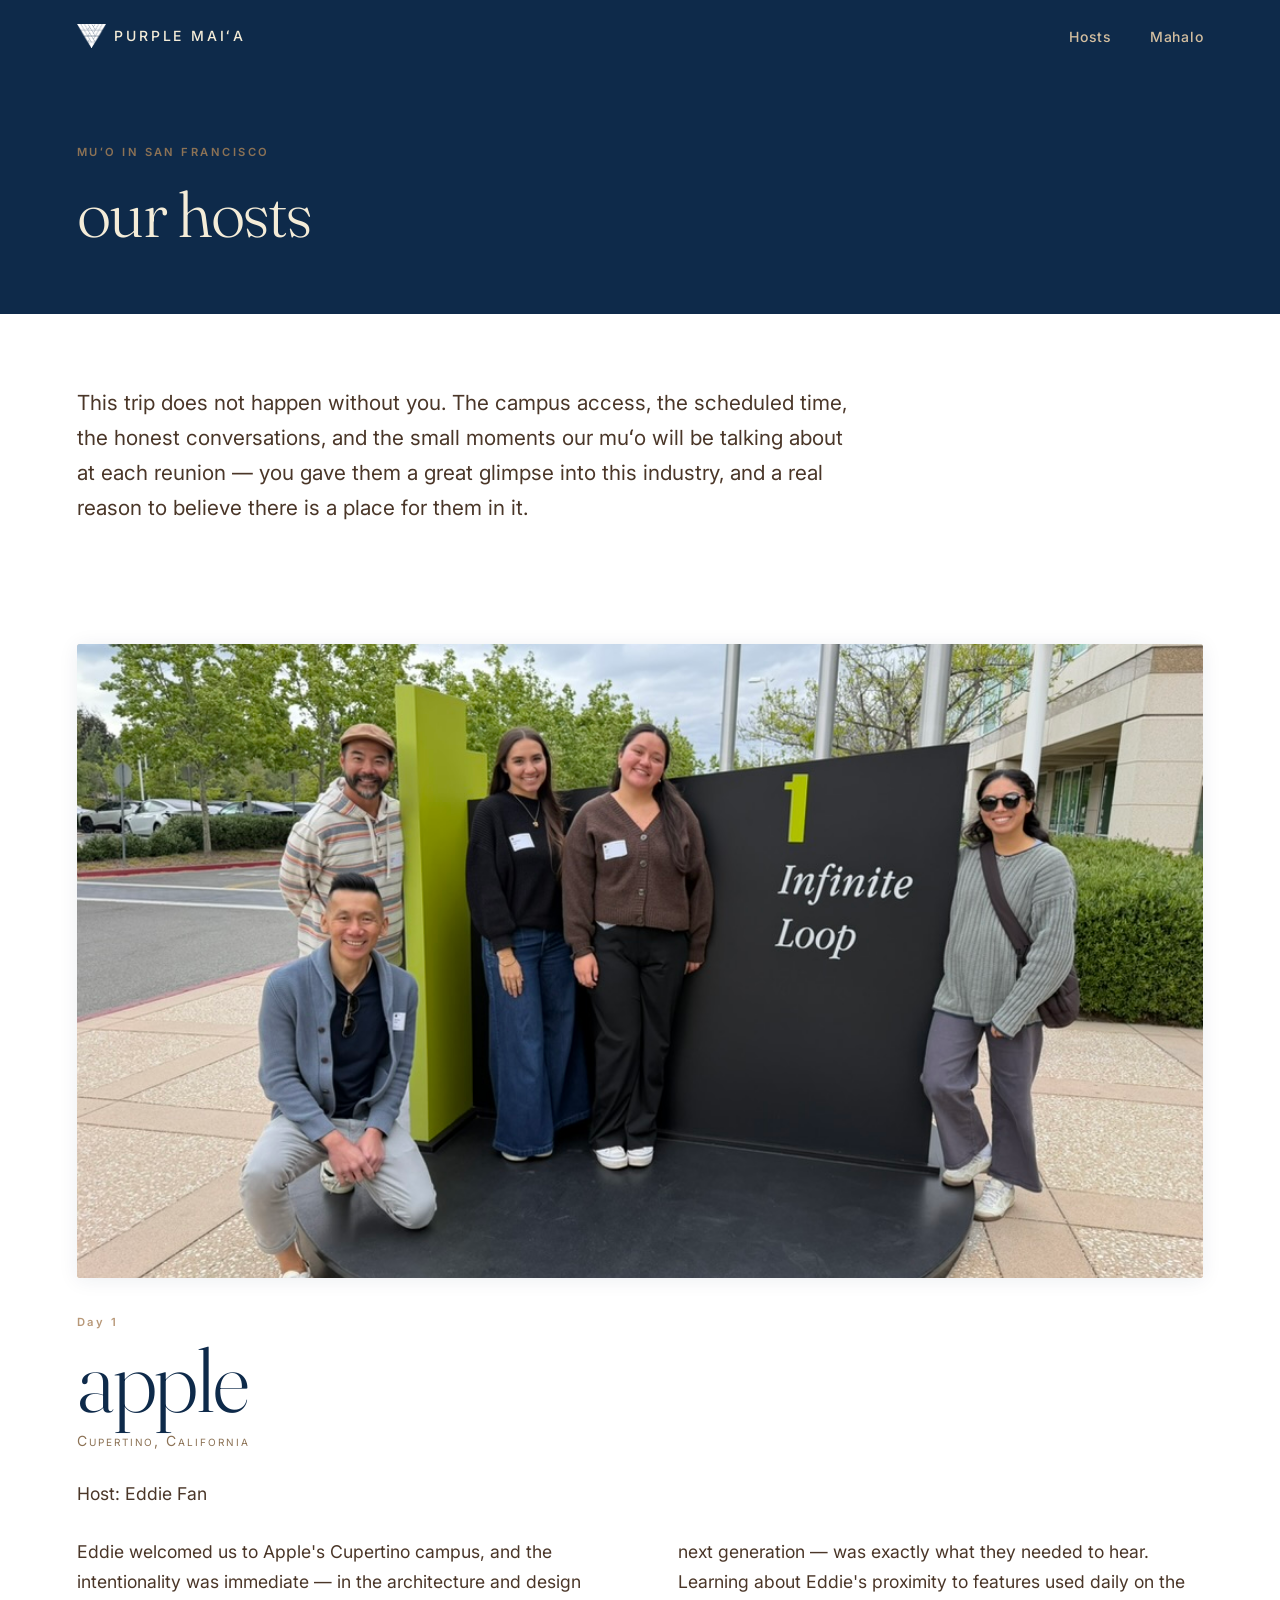
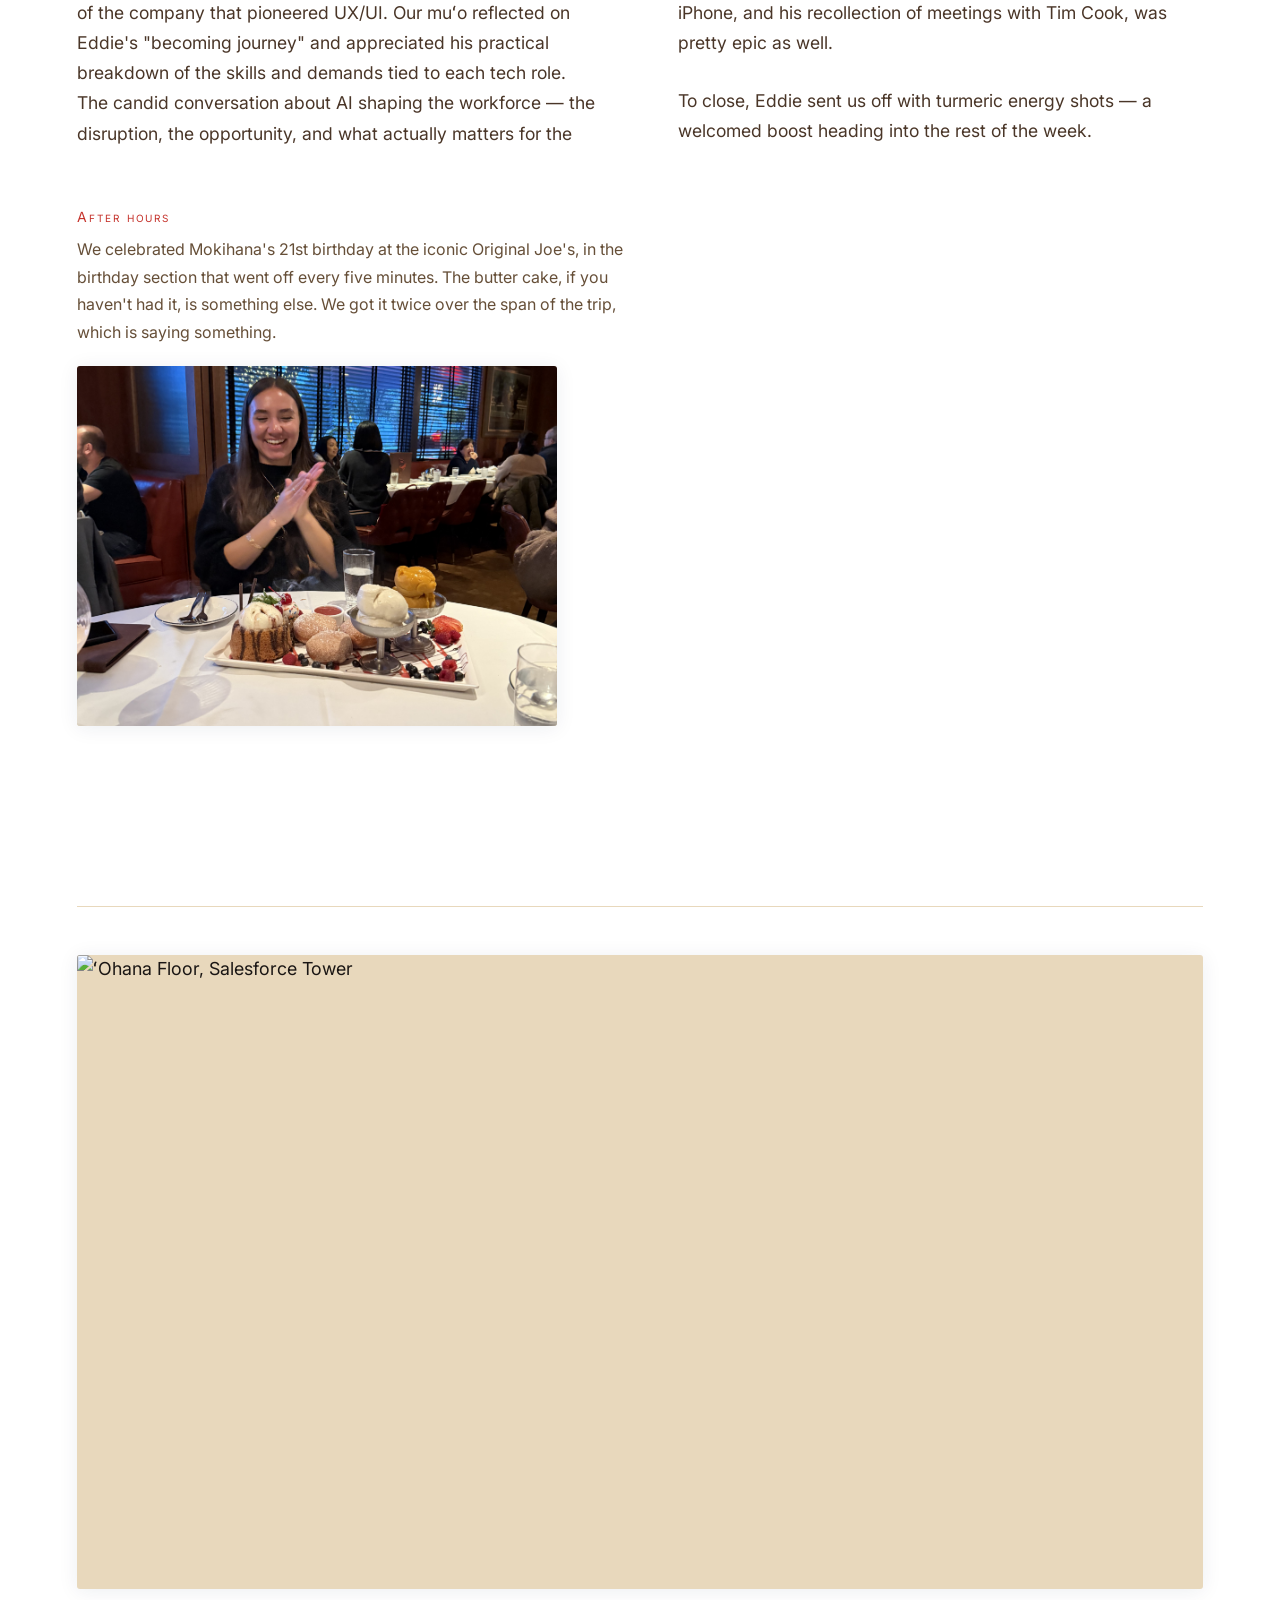
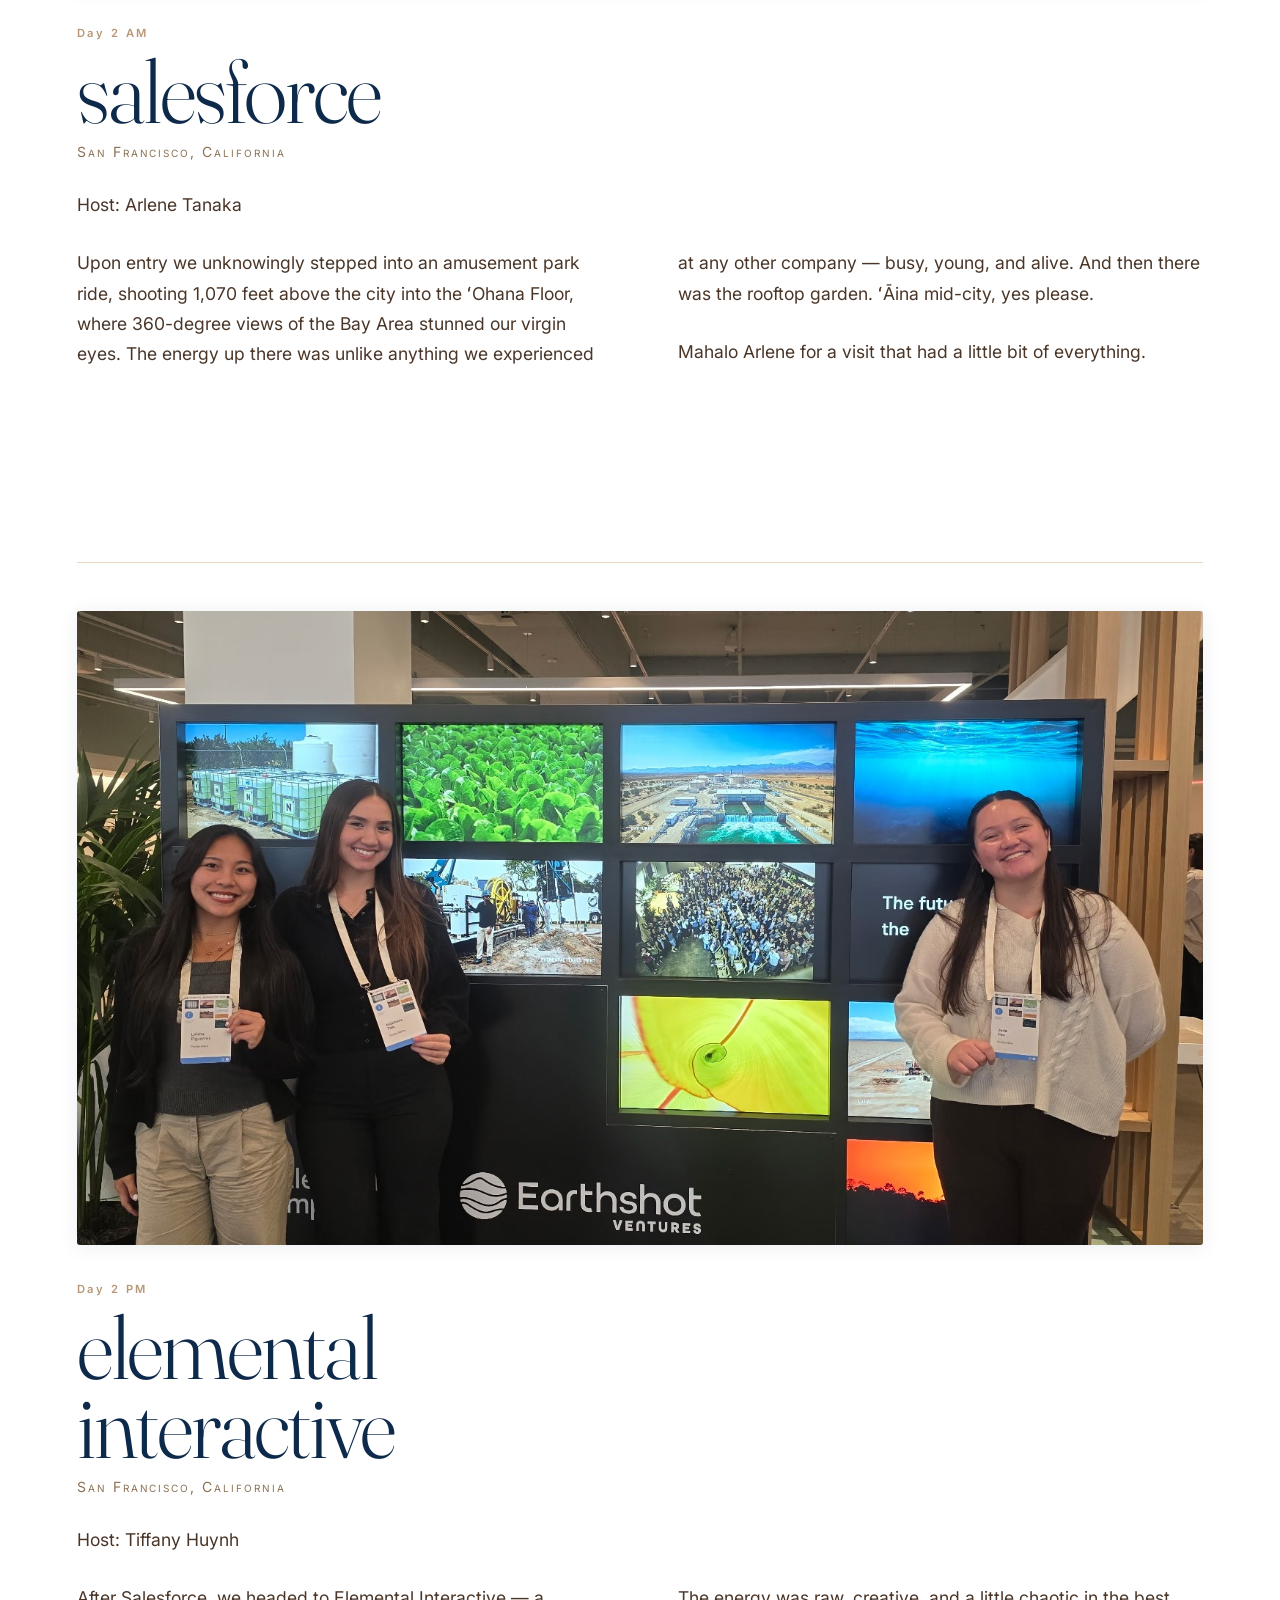
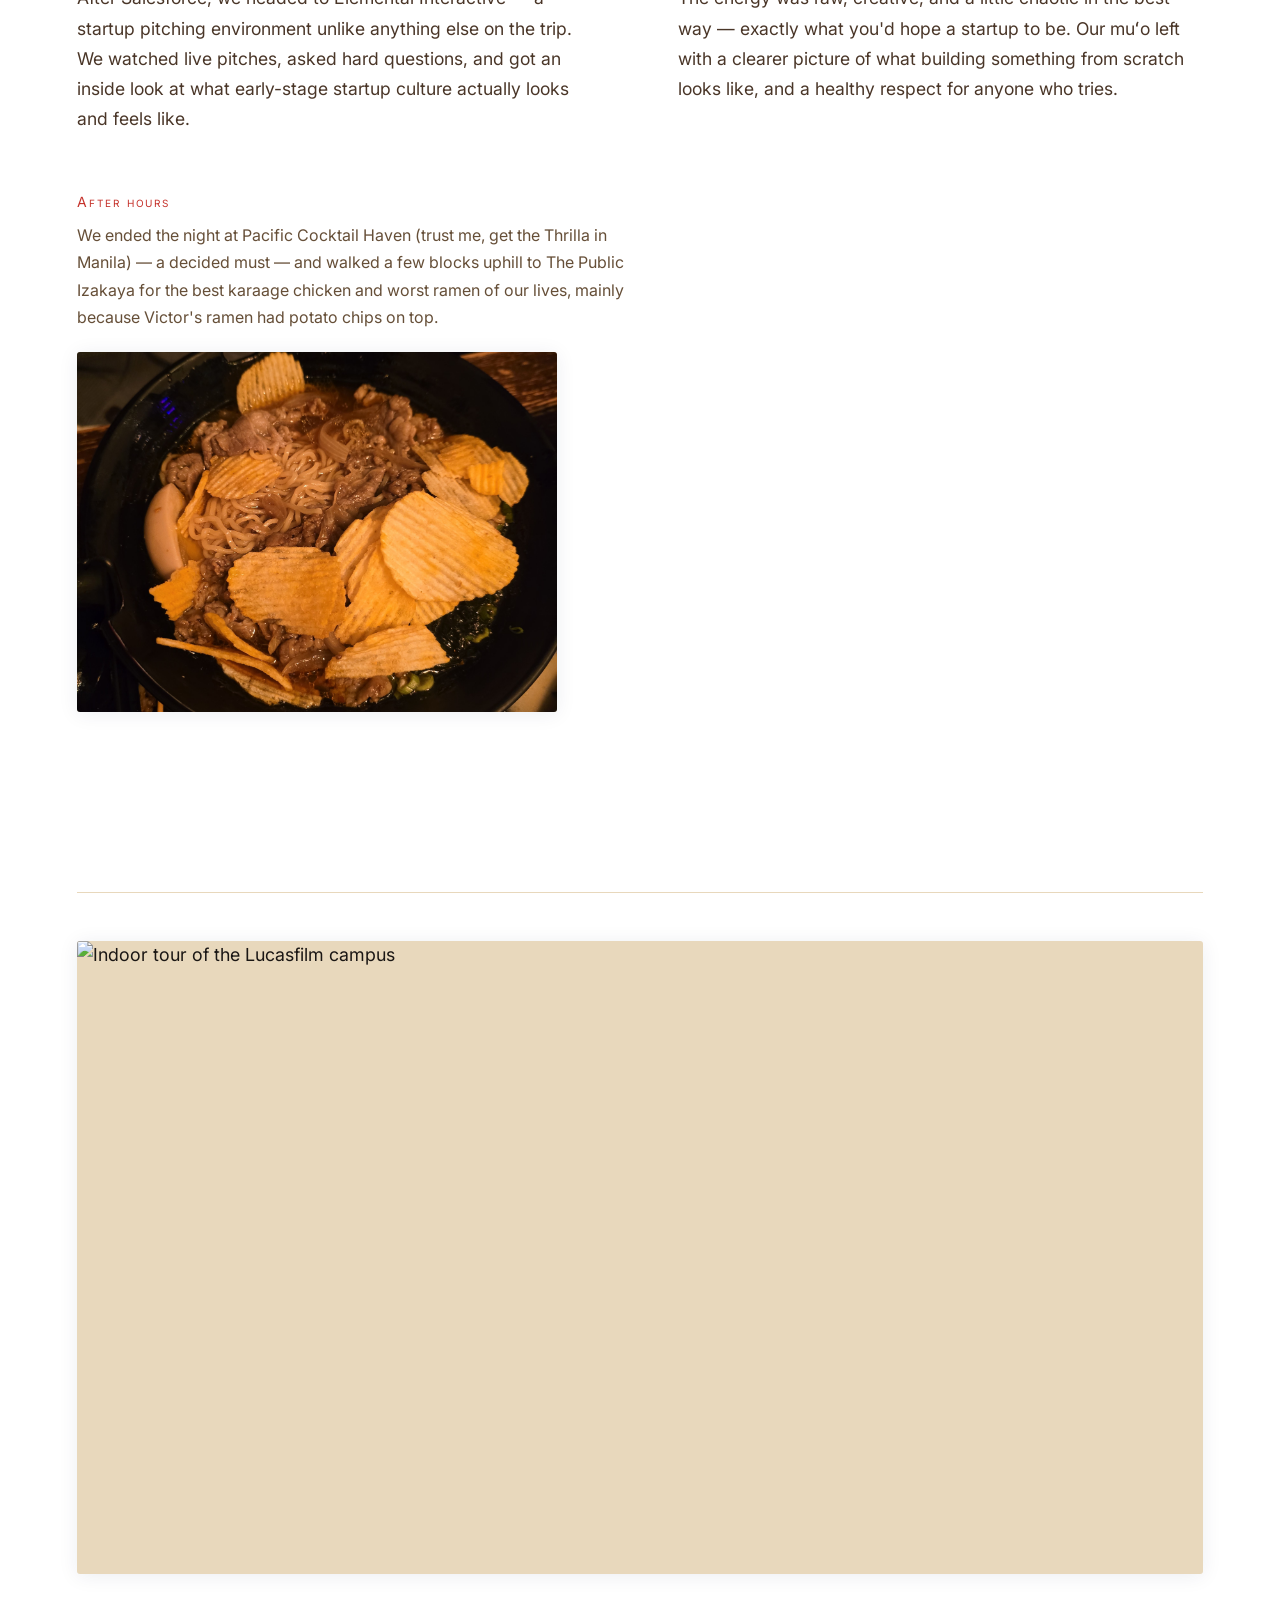
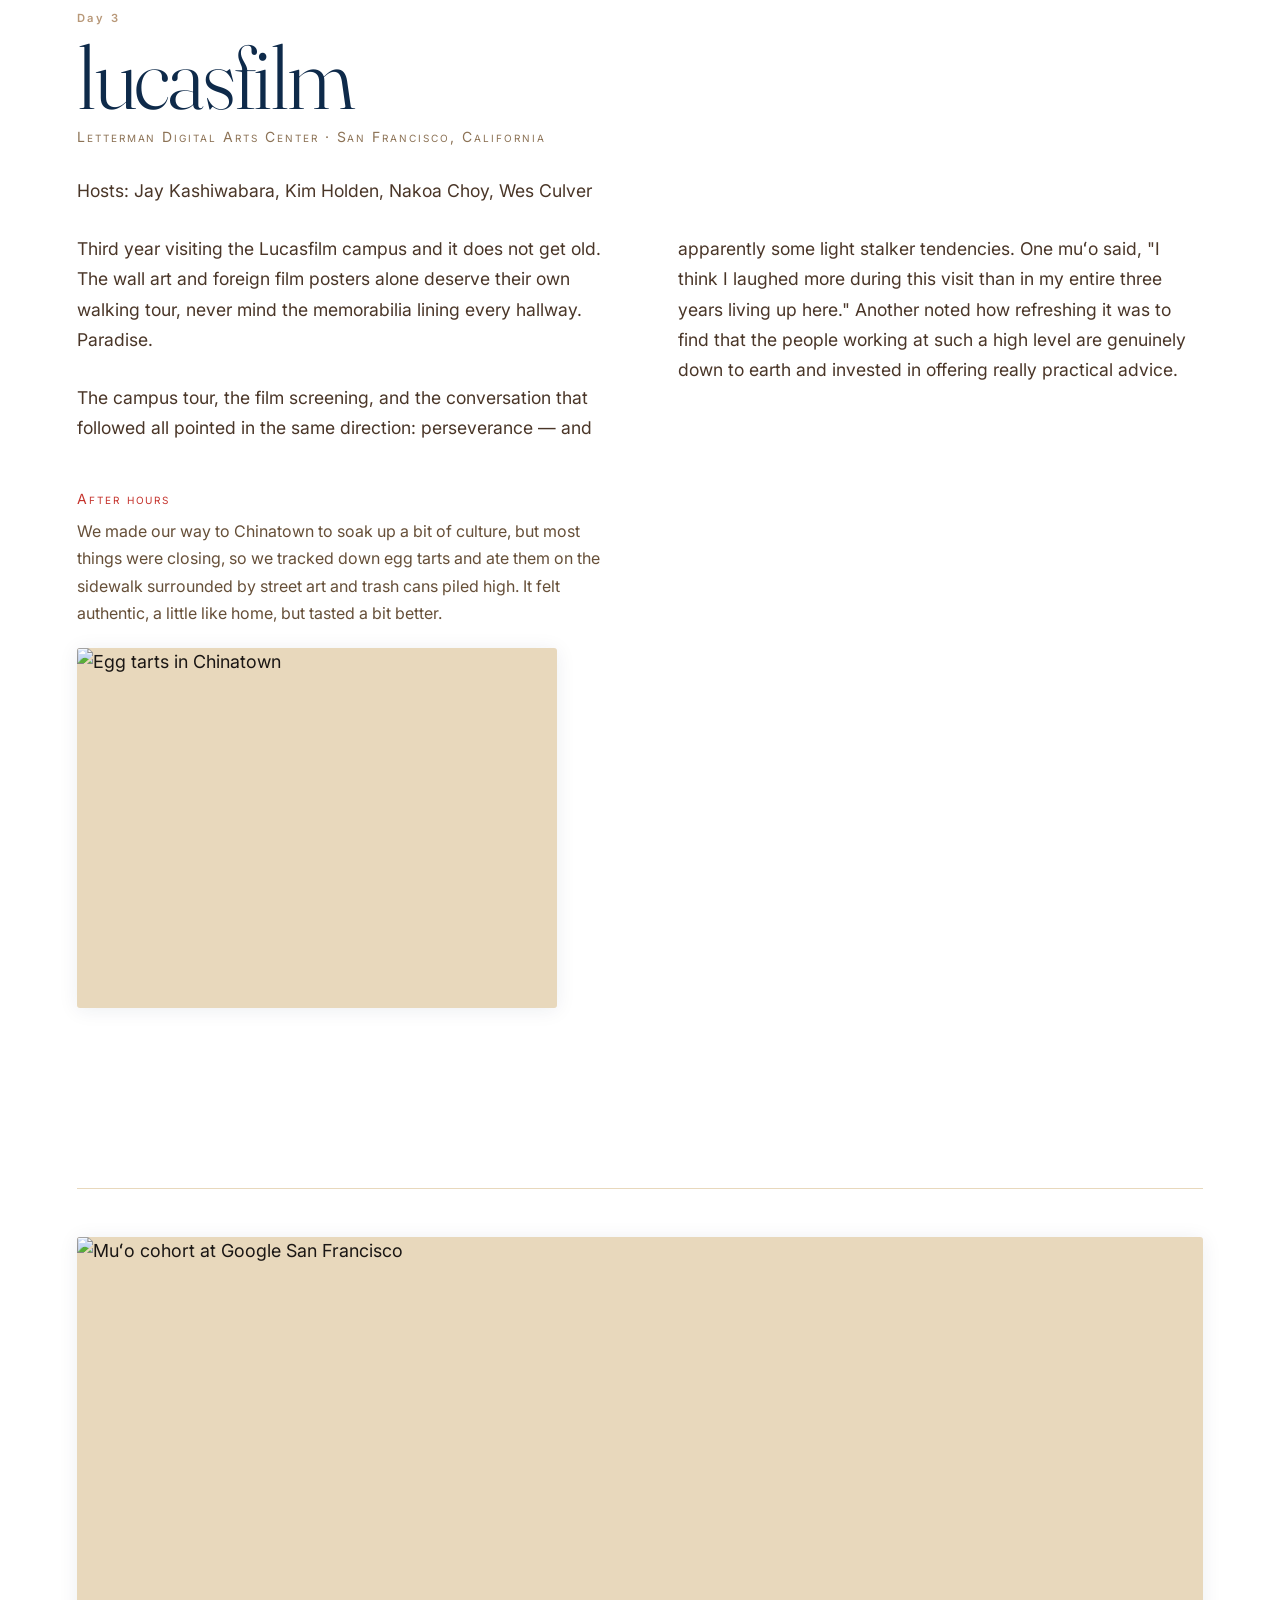
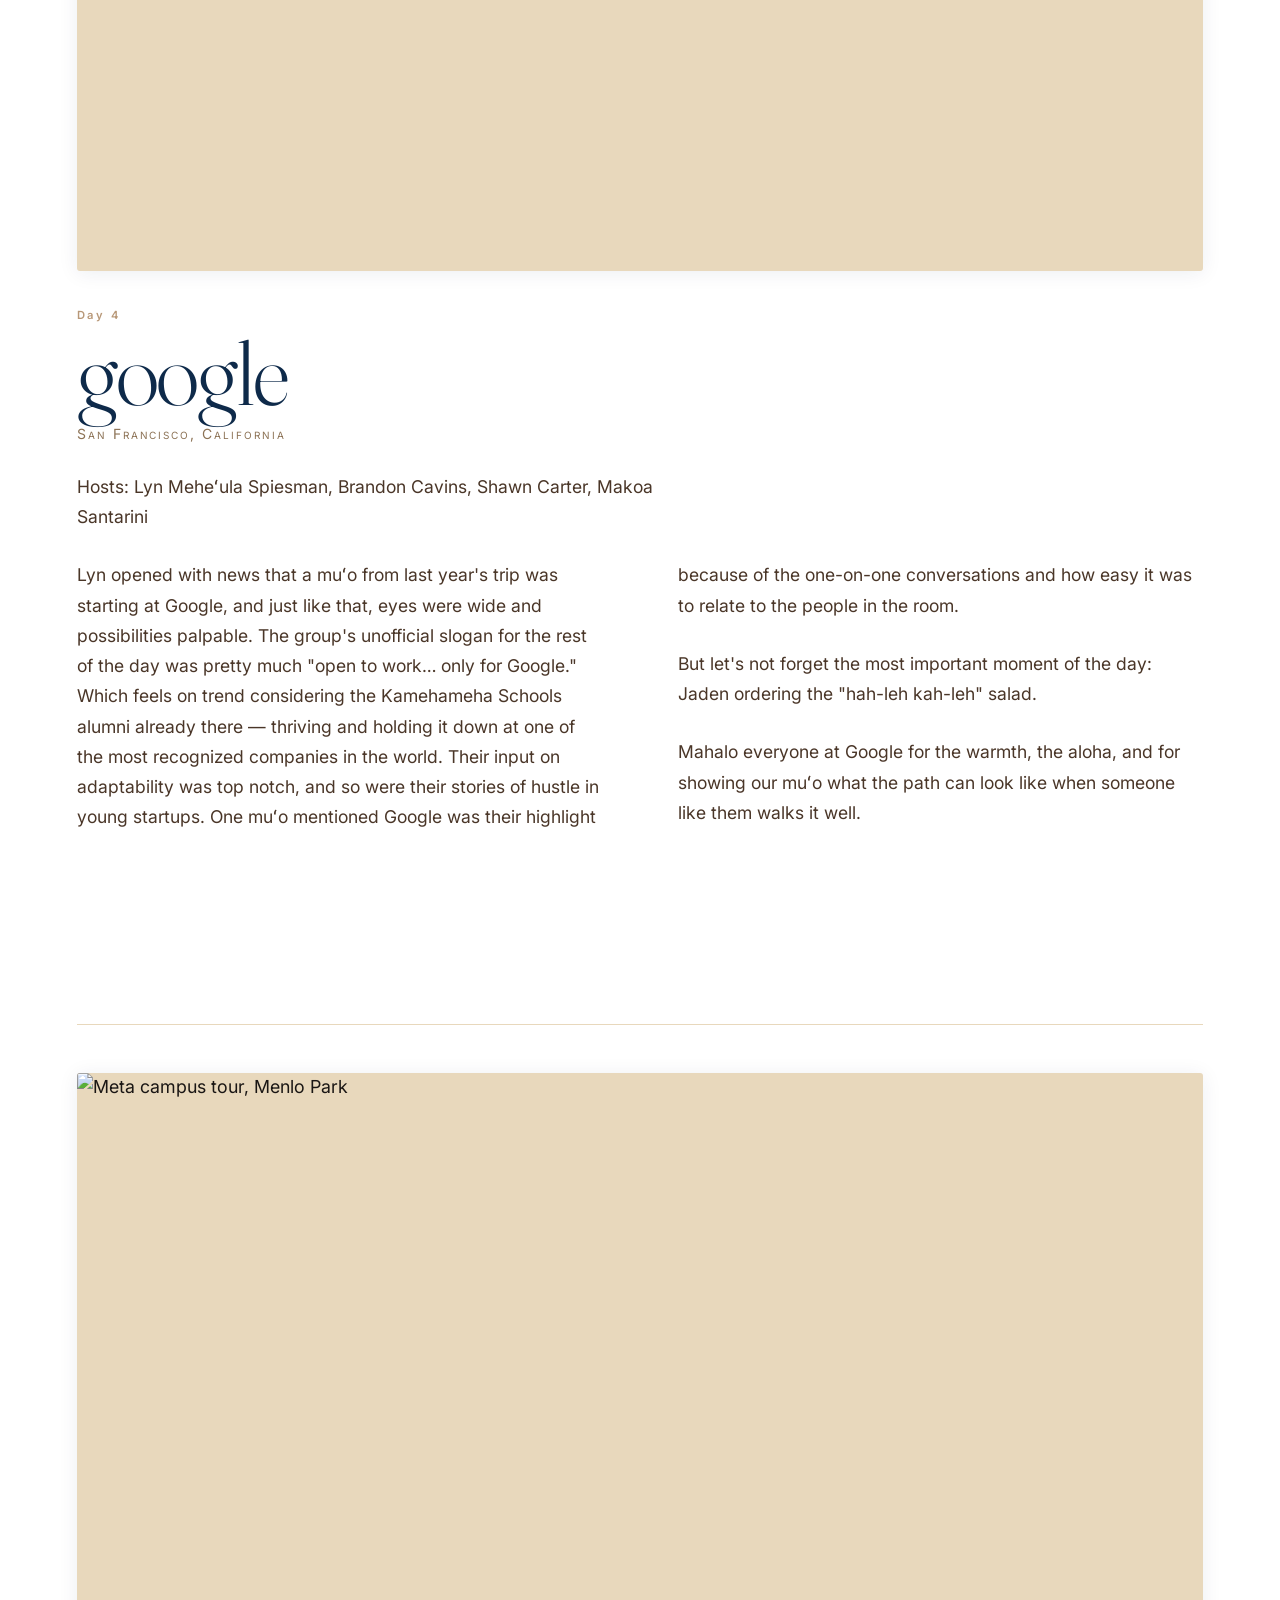
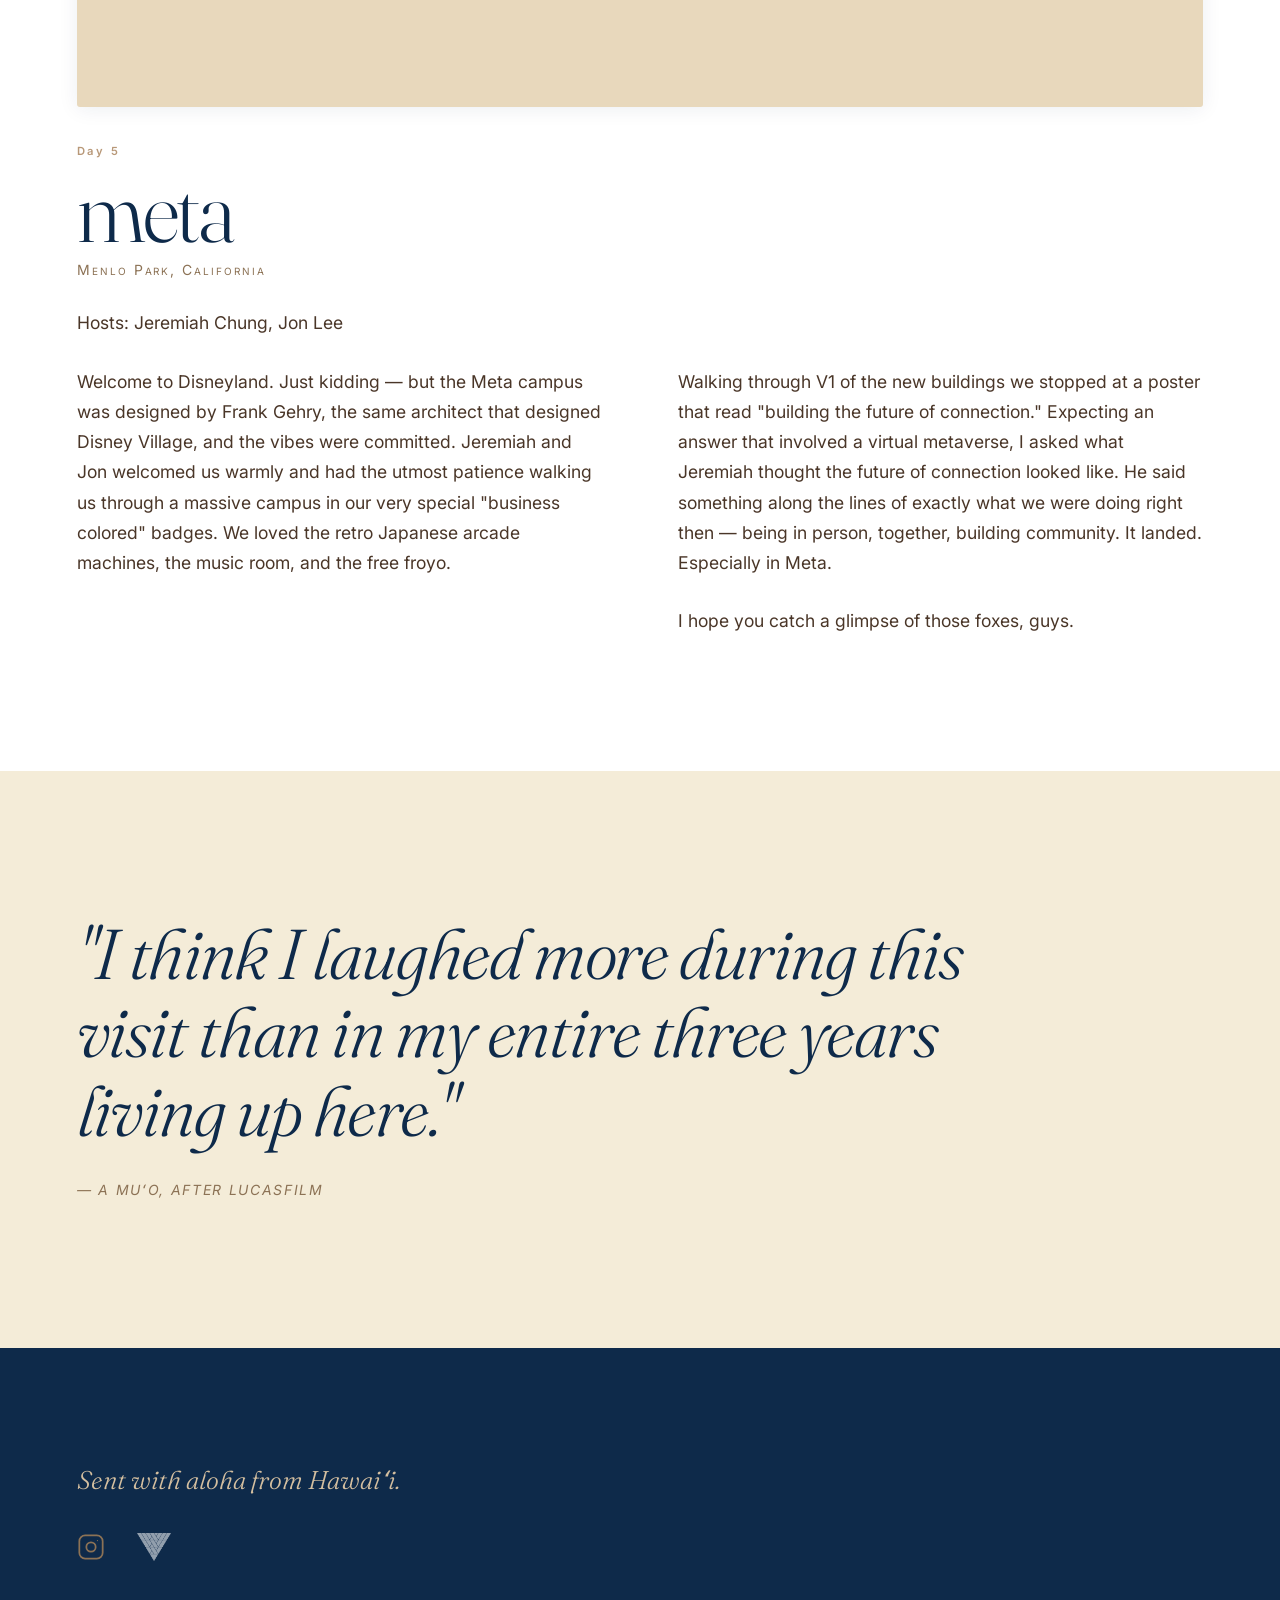
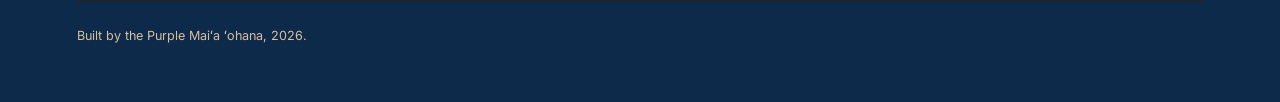
==== hosts.html @ 0d70759c "Initial commit — Muʻo in San Francisco thank-you site Three-page site (index, hosts, mahalo) built f" ====
<!DOCTYPE html>
<html lang="en">
<head>
  <meta charset="UTF-8">
  <meta name="viewport" content="width=device-width, initial-scale=1.0">
  <title>Our Hosts — Muʻo in San Francisco — Purple Maiʻa</title>
  <meta name="description" content="The six companies who opened their doors to Purple Maiʻa's muʻo cohort in San Francisco.">
  <link rel="preconnect" href="https://fonts.googleapis.com">
  <link rel="preconnect" href="https://fonts.gstatic.com" crossorigin>
  <link href="https://fonts.googleapis.com/css2?family=Fraunces:ital,opsz,wght@0,9..144,300;0,9..144,400;0,9..144,600;1,9..144,300;1,9..144,400&family=Inter:wght@300;400;500;600&display=swap" rel="stylesheet">
  <link rel="stylesheet" href="css/styles.css">
</head>
<body class="page-hosts">

  <!-- ============ NAV ============ -->
  <header class="site-nav" id="site-nav" role="banner">
    <a href="index.html" class="nav-wordmark">
      <img src="assets/images/logo.png" class="nav-logo-img" alt="Purple Maiʻa logo">
      Purple Maiʻa
    </a>
    <nav aria-label="Main navigation">
      <ul class="nav-list">
        <li><a href="hosts.html" aria-current="page">Hosts</a></li>
        <li><a href="mahalo.html">Mahalo</a></li>
      </ul>
    </nav>
  </header>

  <main>

    <!-- ============ PAGE HERO ============ -->
    <section class="page-hero" aria-label="Page heading">
      <div class="page-hero-inner">
        <span class="eyebrow">Muʻo in San Francisco</span>
        <h1 class="display-stack">our hosts</h1>
      </div>
    </section>

    <!-- ============ INTRO ============ -->
    <div class="page-intro">
      <!-- <p class="reveal">Six companies. Six rooms. Every one of you made space for our muʻo, and we will not forget it.</p> -->
       <p class="host-desc">This trip does not happen without you. The campus access, the scheduled time, the honest conversations, and the small moments our muʻo will be talking about at each reunion — you gave them a great glimpse into this industry, and a real reason to believe there is a place for them in it.</p>
    </div>
    

    <!-- ============ HOST CARDS ============ -->
    <div class="hosts-list">

      <!-- 01 — Apple -->
      <article class="host-card reveal" id="host-apple">
        <div class="host-card-content">
          <span class="host-number">Day 1</span>
          <h2 class="host-name">Apple</h2>
          <p class="host-location">Cupertino, California</p>
          <p class="host-desc">Host: Eddie Fan</p>
          <p class="host-desc">Eddie welcomed us to Apple's Cupertino campus, and the intentionality was immediate — in the architecture and design of the company that pioneered UX/UI. Our muʻo reflected on Eddie's "becoming journey" and appreciated his practical breakdown of the skills and demands tied to each tech role. The candid conversation about AI shaping the workforce — the disruption, the opportunity, and what actually matters for the next generation — was exactly what they needed to hear. Learning about Eddie's proximity to features used daily on the iPhone, and his recollection of meetings with Tim Cook, was pretty epic as well.</p>
          <p class="host-desc">To close, Eddie sent us off with turmeric energy shots — a welcomed boost heading into the rest of the week.</p>
          <div class="host-after-hours">
            <span class="host-after-label">After hours</span>
            <p>We celebrated Mokihana's 21st birthday at the iconic Original Joe's, in the birthday section that went off every five minutes. The butter cake, if you haven't had it, is something else. We got it twice over the span of the trip, which is saying something.</p>
            <div class="host-card-image" style="margin-top:1.25rem;">
              <picture><img src="assets/images/misc-moki-birthday.jpg" alt="Mokihana's 21st birthday at Original Joe's" loading="lazy"></picture>
            </div>
          </div>
        </div>
        <div class="host-card-image">
          <picture>
            <img src="assets/images/apple-loop.jpg" alt="Apple Infinite Loop campus" loading="lazy">
          </picture>
        </div>
      </article>

      <!-- 02 — Salesforce -->
      <article class="host-card reveal" id="host-salesforce">
        <div class="host-card-content">
          <span class="host-number">Day 2 AM</span>
          <h2 class="host-name">Salesforce</h2>
          <p class="host-location">San Francisco, California</p>
          <p class="host-desc">Host: Arlene Tanaka</p>
          <p class="host-desc">Upon entry we unknowingly stepped into an amusement park ride, shooting 1,070 feet above the city into the ʻOhana Floor, where 360-degree views of the Bay Area stunned our virgin eyes. The energy up there was unlike anything we experienced at any other company — busy, young, and alive. And then there was the rooftop garden. ʻĀina mid-city, yes please.</p>
          <p class="host-desc">Mahalo Arlene for a visit that had a little bit of everything.</p>
        </div>
        <div class="host-card-image">
          <picture>
            <img src="assets/images/salesforce-group-ohana-floor.jpg" alt="ʻOhana Floor, Salesforce Tower" loading="lazy">
          </picture>
        </div>
      </article>

      <!-- 03 — Elemental Interactive -->
      <article class="host-card reveal" id="host-elemental">
        <div class="host-card-content">
          <span class="host-number">Day 2 PM</span>
          <h2 class="host-name">Elemental<br>Interactive</h2>
          <p class="host-location">San Francisco, California</p>
          <p class="host-desc">Host: Tiffany Huynh</p>
          <p class="host-desc">After Salesforce, we headed to Elemental Interactive — a startup pitching environment unlike anything else on the trip. We watched live pitches, asked hard questions, and got an inside look at what early-stage startup culture actually looks and feels like.</p>
          <p class="host-desc">The energy was raw, creative, and a little chaotic in the best way — exactly what you'd hope a startup to be. Our muʻo left with a clearer picture of what building something from scratch looks like, and a healthy respect for anyone who tries.</p>
          <div class="host-after-hours">
            <span class="host-after-label">After hours</span>
            <p>We ended the night at Pacific Cocktail Haven (trust me, get the Thrilla in Manila) — a decided must — and walked a few blocks uphill to The Public Izakaya for the best karaage chicken and worst ramen of our lives, mainly because Victor's ramen had potato chips on top.</p>
            <div class="host-card-image" style="margin-top:1.25rem;">
              <picture><img src="assets/images/misc-potato-chips-ramen.jpg" alt="Ramen with potato chips on top" loading="lazy"></picture>
            </div>
          </div>
        </div>
        <div class="host-card-image">
          <picture>
            <img src="assets/images/elemantal-earthshot.jpg" alt="Elemental Interactive earthshot" loading="lazy">
          </picture>
        </div>
      </article>

      <!-- 04 — Lucasfilm -->
      <article class="host-card reveal" id="host-lucasfilm">
        <div class="host-card-content">
          <span class="host-number">Day 3</span>
          <h2 class="host-name">Lucasfilm</h2>
          <p class="host-location">Letterman Digital Arts Center · San Francisco, California</p>
          <p class="host-desc">Hosts: Jay Kashiwabara, Kim Holden, Nakoa Choy, Wes Culver</p>
          <p class="host-desc">Third year visiting the Lucasfilm campus and it does not get old. The wall art and foreign film posters alone deserve their own walking tour, never mind the memorabilia lining every hallway. Paradise.</p>
          <p class="host-desc">The campus tour, the film screening, and the conversation that followed all pointed in the same direction: perseverance — and apparently some light stalker tendencies. One muʻo said, "I think I laughed more during this visit than in my entire three years living up here." Another noted how refreshing it was to find that the people working at such a high level are genuinely down to earth and invested in offering really practical advice.</p>
          <div class="host-after-hours">
            <span class="host-after-label">After hours</span>
            <p>We made our way to Chinatown to soak up a bit of culture, but most things were closing, so we tracked down egg tarts and ate them on the sidewalk surrounded by street art and trash cans piled high. It felt authentic, a little like home, but tasted a bit better. </p>
            <!-- <p>Post-Chinatown we missioned to the Sunset for French cuisine at Galette — the favorite meal of the trip. Highly recommend the roasted chicken with mushroom sauce, the brie burger, and the beef tartare.</p> -->
            <div class="host-card-image" style="margin-top:1.25rem;">
              <picture><img src="assets/images/misc-chinatown-eggtarts.jpg" alt="Egg tarts in Chinatown" loading="lazy"></picture>
            </div>
          </div>
        </div>
        <div class="host-card-image">
          <picture>
            <img src="assets/images/lucas-bobafett.jpg" alt="Indoor tour of the Lucasfilm campus" loading="lazy">
          </picture>
        </div>
      </article>

      <!-- 05 — Google -->
      <article class="host-card reveal" id="host-google">
        <div class="host-card-content">
          <span class="host-number">Day 4</span>
          <h2 class="host-name">Google</h2>
          <p class="host-location">San Francisco, California</p>
          <p class="host-desc">Hosts: Lyn Meheʻula Spiesman, Brandon Cavins, Shawn Carter, Makoa Santarini</p>
          <p class="host-desc">Lyn opened with news that a muʻo from last year's trip was starting at Google, and just like that, eyes were wide and possibilities palpable. The group's unofficial slogan for the rest of the day was pretty much "open to work… only for Google." Which feels on trend considering the Kamehameha Schools alumni already there — thriving and holding it down at one of the most recognized companies in the world. Their input on adaptability was top notch, and so were their stories of hustle in young startups. One muʻo mentioned Google was their highlight because of the one-on-one conversations and how easy it was to relate to the people in the room.</p>
          <p class="host-desc">But let's not forget the most important moment of the day: Jaden ordering the "hah-leh kah-leh" salad.</p>
          <p class="host-desc">Mahalo everyone at Google for the warmth, the aloha, and for showing our muʻo what the path can look like when someone like them walks it well.</p>
          <!-- <div class="host-after-hours">
            <span class="host-after-label">After hours</span>
            <p>The muʻo ʻohana kept the energy going long into the evening — if you know, you know.</p>
          </div> -->
        </div>
        <div class="host-card-image">
          <picture>
            <img src="assets/images/google-group.jpg" alt="Muʻo cohort at Google San Francisco" loading="lazy">
          </picture>
        </div>
      </article>

      <!-- 06 — Meta -->
      <article class="host-card reveal" id="host-meta">
        <div class="host-card-content">
          <span class="host-number">Day 5</span>
          <h2 class="host-name">Meta</h2>
          <p class="host-location">Menlo Park, California</p>
          <p class="host-desc">Hosts: Jeremiah Chung, Jon Lee</p>
          <p class="host-desc">Welcome to Disneyland. Just kidding — but the Meta campus was designed by Frank Gehry, the same architect that designed Disney Village, and the vibes were committed. Jeremiah and Jon welcomed us warmly and had the utmost patience walking us through a massive campus in our very special "business colored" badges. We loved the retro Japanese arcade machines, the music room, and the free froyo.</p>
          <p class="host-desc">Walking through V1 of the new buildings we stopped at a poster that read "building the future of connection." Expecting an answer that involved a virtual metaverse, I asked what Jeremiah thought the future of connection looked like. He said something along the lines of exactly what we were doing right then — being in person, together, building community. It landed. Especially in Meta.</p>
          <p class="host-desc">I hope you catch a glimpse of those foxes, guys.</p>
          <div class="host-after-hours">
            <!-- <span class="host-after-label">After hours</span> -->
            <!-- <p>Last night in the Bay. The muʻo closed out the week the way they started it — together.</p> -->
            <!-- <div class="host-card-image" style="margin-top:1.25rem;">
              <picture><img src="assets/images/meta-foxes.jpg" alt="Foxes on the Meta campus" loading="lazy"></picture>
            </div> -->
          </div>
        </div>
        <div class="host-card-image">
          <picture>
            <img src="assets/images/meta-arcade-room-group.jpg" alt="Meta campus tour, Menlo Park" loading="lazy">
          </picture>
        </div>
      </article>

    </div><!-- /hosts-list -->

    <!-- ============ PULL QUOTE ============ -->
    <section class="pull-quote-section" aria-label="Quote from the trip">
      <div class="pull-quote-inner">
        <blockquote>
          <p class="pull-quote reveal">"I think I laughed more during this visit than in my entire three years living up here."</p>
          <footer>
            <cite class="pull-quote-attr">— a muʻo, after Lucasfilm</cite>
          </footer>
        </blockquote>
      </div>
    </section>

  </main>

  <!-- ============ FOOTER ============ -->
  <footer class="site-footer">
    <div class="footer-inner">
      <p class="footer-aloha">Sent with aloha from Hawaiʻi.</p>
      <div class="footer-links">
        <a href="https://www.instagram.com/purple_maia/?hl=en" target="_blank" rel="noopener" aria-label="Purple Maiʻa on Instagram">
          <svg xmlns="http://www.w3.org/2000/svg" width="18" height="18" viewBox="0 0 24 24" fill="none" stroke="currentColor" stroke-width="1.5" stroke-linecap="round" stroke-linejoin="round" aria-hidden="true"><rect x="2" y="2" width="20" height="20" rx="5" ry="5"/><circle cx="12" cy="12" r="4"/><circle cx="17.5" cy="6.5" r="0.5" fill="currentColor" stroke="none"/></svg>
        </a>
        <a href="https://www.purplemaia.org/" target="_blank" rel="noopener" class="footer-logo-link">
          <img src="assets/images/logo.png" class="footer-logo-img" alt="Purple Maiʻa">
        </a>
      </div>
      <p class="footer-credit">Built by the Purple Maiʻa ʻohana, 2026.</p>
    </div>
  </footer>

  <script src="js/main.js"></script>
</body>
</html>
---- css/styles.css ----
/* ============================================================
   PURPLE MAIʻA — MUʻO IN SAN FRANCISCO  |  styles.css
   ============================================================ */

/* ============ GOOGLE FONTS ============ */
@import url('https://fonts.googleapis.com/css2?family=Fraunces:ital,opsz,wght@0,9..144,300;0,9..144,400;0,9..144,600;1,9..144,300;1,9..144,400&family=Inter:wght@300;400;500;600&display=swap');

/* ============ CUSTOM PROPERTIES ============ */
:root {
  --color-indigo:  #0E2A4A;
  --color-lehua:   #C5322B;
  --color-cream:   #F4ECD8;
  --color-fern:    #2F5D3A;
  --color-lava:    #1A1614;
  --color-sand:    #FFFFFF;

  --n-50:   #FAF7F0;
  --n-100:  #F4ECD8;
  --n-200:  #E8D8BC;
  --n-300:  #D4BFA0;
  --n-400:  #B89878;
  --n-500:  #8C7255;
  --n-600:  #664F38;
  --n-700:  #4A3628;
  --n-800:  #2E2018;
  --n-900:  #1A1614;
  --n-950:  #0D0B09;

  --bg:           var(--color-sand);
  --bg-dark:      var(--color-indigo);
  --text:         var(--color-lava);
  --text-muted:   var(--n-600);
  --text-on-dark: var(--color-cream);
  --accent:       var(--color-lehua);
  --accent-green: var(--color-fern);
  --border:       var(--n-200);

  --font-display: 'Fraunces', Georgia, 'Times New Roman', serif;
  --font-body:    'Inter', system-ui, -apple-system, sans-serif;

  --size-hero:     clamp(4rem, 14vw, 14rem);
  --size-display:  clamp(3.5rem, 10vw, 10rem);
  --size-h2:       clamp(2.5rem, 6vw, 6rem);
  --size-h3:       clamp(1.75rem, 3.5vw, 3rem);
  --size-h4:       clamp(1.25rem, 2vw, 1.75rem);
  --size-body:     clamp(1.05rem, 1.4vw, 1.15rem);
  --size-small:    0.875rem;
  --size-eyebrow:  0.7rem;

  --side-pad:    6vw;
  --max-w:       1440px;
  --section-gap: clamp(10vh, 20vh, 22vh);
  --nav-h:       72px;

  --ease-out: cubic-bezier(0.16, 1, 0.3, 1);
  --t-fast:   200ms;
  --t-mid:    400ms;
  --t-slow:   600ms;
}

/* ============ RESET ============ */
*,
*::before,
*::after { box-sizing: border-box; margin: 0; padding: 0; }

html {
  scroll-behavior: smooth;
  -webkit-text-size-adjust: 100%;
}

body {
  font-family: var(--font-body);
  font-size: var(--size-body);
  line-height: 1.6;
  color: var(--text);
  background: var(--bg);
  overflow-x: clip;
}

img, picture, svg { display: block; max-width: 100%; }
ul, ol { list-style: none; }

/* ============ FOCUS ============ */
:focus-visible {
  outline: 2px solid var(--color-lehua);
  outline-offset: 3px;
  border-radius: 2px;
}

/* ============ NAV ============ */
.site-nav {
  position: fixed;
  top: 0; left: 0; right: 0;
  z-index: 100;
  height: var(--nav-h);
  display: flex;
  align-items: center;
  justify-content: space-between;
  padding: 0 var(--side-pad);
  transition:
    background var(--t-mid) var(--ease-out),
    height     var(--t-mid) var(--ease-out),
    box-shadow var(--t-mid) var(--ease-out);
}

.site-nav.scrolled {
  height: 56px;
  background: rgba(250, 247, 240, 0.88);
  backdrop-filter: blur(20px);
  -webkit-backdrop-filter: blur(20px);
  box-shadow: 0 1px 0 var(--border);
}

.nav-wordmark {
  font-family: var(--font-body);
  font-size: var(--size-small);
  font-weight: 500;
  letter-spacing: 0.2em;
  text-transform: uppercase;
  text-decoration: none;
  color: var(--color-cream);
  transition: color var(--t-fast);
  display: inline-flex;
  align-items: center;
}

.nav-logo-img {
  height: 24px;
  width: auto;
  margin-right: 0.5rem;
  flex-shrink: 0;
}

.site-nav.scrolled .nav-wordmark { color: var(--color-indigo); }
.nav-wordmark:hover { color: var(--color-lehua); }

.nav-list {
  display: flex;
  align-items: center;
  gap: clamp(1.5rem, 3vw, 2.5rem);
}

.nav-list a {
  font-size: var(--size-small);
  font-weight: 500;
  letter-spacing: 0.05em;
  text-decoration: none;
  color: var(--n-300);
  position: relative;
  padding-bottom: 2px;
  transition: color var(--t-fast);
}

.nav-list a::after {
  content: '';
  position: absolute;
  bottom: 0; left: 0;
  width: 0; height: 1px;
  background: var(--color-lehua);
  transition: width var(--t-mid) var(--ease-out);
}

.nav-list a:hover        { color: var(--color-cream); }
.nav-list a:hover::after { width: 100%; }

.site-nav.scrolled .nav-list a       { color: var(--n-600); }
.site-nav.scrolled .nav-list a:hover { color: var(--color-indigo); }

/* ============ FOOTER ============ */
.site-footer {
  background: var(--color-indigo);
  color: var(--color-cream);
  padding: clamp(3.5rem, 9vw, 7rem) var(--side-pad) clamp(2rem, 5vw, 3.5rem);
}

.footer-inner { max-width: var(--max-w); margin: 0 auto; }

.footer-aloha {
  font-family: var(--font-display);
  font-size: var(--size-h4);
  font-weight: 300;
  font-style: italic;
  color: var(--n-300);
  margin-bottom: 2rem;
}

.footer-links {
  display: flex;
  flex-wrap: wrap;
  align-items: center;
  gap: 0.5rem 2rem;
  margin-bottom: 2.5rem;
}

.footer-links a {
  font-size: var(--size-small);
  letter-spacing: 0.08em;
  text-transform: uppercase;
  text-decoration: none;
  color: var(--n-500);
  transition: color var(--t-fast);
}

.footer-links a:hover { color: var(--color-cream); }

.footer-links svg {
  width: 28px;
  height: 28px;
}

.footer-logo-link {
  display: inline-flex;
  align-items: center;
}
.footer-logo-img {
  height: 28px;
  width: auto;
  opacity: 0.55;
  transition: opacity var(--t-fast);
}
.footer-logo-link:hover .footer-logo-img { opacity: 1; }

.footer-credit {
  font-size: calc(var(--size-small) * 0.9);
  color: var(--n-300);
  padding-top: 1.5rem;
  border-top: 1px solid var(--n-800);
}

/* ============ PAGE WRAPPER ============ */
.page-body { padding-top: var(--nav-h); }

/* ============ TYPOGRAPHY ============ */
.eyebrow {
  display: block;
  font-family: var(--font-body);
  font-size: var(--size-eyebrow);
  font-weight: 600;
  letter-spacing: 0.22em;
  text-transform: uppercase;
  color: var(--color-lehua);
  margin-bottom: 1.5rem;
}

.display-stack {
  font-family: var(--font-display);
  font-weight: 300;
  line-height: 0.88;
  letter-spacing: -0.025em;
  text-transform: lowercase;
}

.display-stack span { display: block; }

/* ============ HERO (INDEX) ============ */
.hero {
  min-height: 100svh;
  background: var(--color-indigo);
  display: flex;
  flex-direction: column;
  justify-content: flex-end;
  padding: calc(var(--nav-h) + 10vh) var(--side-pad) 10vh;
}

.hero-inner { max-width: var(--max-w); margin: 0 auto; width: 100%; }

.hero .eyebrow { color: var(--n-500); }

.hero-headline {
  font-size: var(--size-hero);
  color: var(--color-cream);
  margin-bottom: clamp(2.5rem, 6vh, 5rem);
}

.hero-headline .word-san      { color: var(--n-400); }
.hero-headline .word-francisco { color: var(--n-400); }

.hero-deck {
  display: grid;
  gap: 1.1rem;
  max-width: 54ch;
  margin-bottom: clamp(2rem, 5vh, 4rem);
}

.hero-deck p {
  font-size: clamp(1rem, 1.5vw, 1.15rem);
  line-height: 1.68;
  color: var(--n-300);
}

.hero-caption {
  font-size: var(--size-small);
  letter-spacing: 0.07em;
  color: var(--n-600);
  font-style: italic;
}

/* ============ MASONRY WALL ============ */
.masonry-section {
  background: var(--color-lava);
}

.masonry-wall {
  columns: 2;
  column-gap: 4px;
  padding: 4px;
}

@media (min-width: 540px)  { .masonry-wall { columns: 3; } }
@media (min-width: 860px)  { .masonry-wall { columns: 4; } }
@media (min-width: 1200px) { .masonry-wall { columns: 5; } }

.masonry-brick {
  break-inside: avoid;
  margin-bottom: 4px;
  position: relative;
  overflow: hidden;
  border-radius: 2px;
  background: var(--n-900);
  display: block;
}

/* Subtle Tumblr-style micro-tilts */
.masonry-brick:nth-child(9n+2)  { transform: rotate(-0.5deg) scale(1.005); }
.masonry-brick:nth-child(9n+6)  { transform: rotate(0.6deg)  scale(1.005); }
.masonry-brick:nth-child(13n+4) { transform: rotate(-0.35deg); }
.masonry-brick:nth-child(13n+9) { transform: rotate(0.45deg); }

.masonry-brick img {
  display: block;
  width: 100%;
  height: auto;
  transition: transform var(--t-slow) var(--ease-out);
}

.masonry-brick:hover img { transform: scale(1.04); }

/* Video bricks */
.masonry-brick.is-video {
  aspect-ratio: 16/9;
  transform: none !important;
}

.masonry-brick.is-video video {
  display: block;
  width: 100%;
  height: 100%;
  object-fit: cover;
}

/* Quote card */
.masonry-brick.is-quote {
  background: var(--color-indigo);
  padding: clamp(1.5rem, 5vw, 3rem);
  transform: none !important;
}

.masonry-brick.is-quote blockquote p {
  font-family: var(--font-display);
  font-size: clamp(1.1rem, 2.8vw, 1.9rem);
  font-weight: 300;
  font-style: italic;
  line-height: 1.28;
  color: var(--color-cream);
}

.masonry-brick.is-quote blockquote cite {
  display: block;
  margin-top: 1rem;
  font-family: var(--font-body);
  font-size: var(--size-eyebrow);
  font-weight: 600;
  letter-spacing: 0.18em;
  text-transform: uppercase;
  font-style: normal;
  color: var(--n-500);
}

/* Label / day card */
.masonry-brick.is-label {
  background: var(--color-lehua);
  padding: clamp(1.2rem, 4vw, 2.5rem);
  transform: none !important;
}

.masonry-brick.is-label .label-eyebrow {
  font-family: var(--font-body);
  font-size: var(--size-eyebrow);
  font-weight: 600;
  letter-spacing: 0.22em;
  text-transform: uppercase;
  color: rgba(244, 236, 216, 0.65);
  display: block;
  margin-bottom: 0.4rem;
}

.masonry-brick.is-label .label-title {
  font-family: var(--font-display);
  font-size: clamp(2rem, 5vw, 4.5rem);
  font-weight: 300;
  color: var(--color-cream);
  text-transform: lowercase;
  line-height: 0.9;
  letter-spacing: -0.02em;
  display: block;
}

/* ============ SECTION NAV (INDEX) ============ */
.section-nav {
  max-width: var(--max-w);
  margin: 0 auto;
  padding: clamp(3rem, 8vh, 6rem) var(--side-pad);
  border-top: 1px solid var(--border);
}

.section-nav-list { list-style: none; }
.section-nav-item { border-bottom: 1px solid var(--border); }

.section-nav-link {
  display: flex;
  align-items: baseline;
  justify-content: space-between;
  gap: 1rem;
  padding: clamp(1rem, 2.5vh, 1.75rem) 0;
  text-decoration: none;
  color: var(--color-indigo);
  transition: color var(--t-fast);
}

.section-nav-link:hover { color: var(--color-lehua); }

.section-nav-title {
  font-family: var(--font-display);
  font-size: clamp(2rem, 5.5vw, 5.5rem);
  font-weight: 300;
  line-height: 1;
  letter-spacing: -0.02em;
}

.section-nav-num {
  font-size: 1.25rem;
  font-weight: 400;
  letter-spacing: 0;
  color: var(--n-400);
  transition: color var(--t-fast);
  flex-shrink: 0;
}

.section-nav-link:hover .section-nav-num { color: var(--color-lehua); }

.hero-footer-line {
  max-width: var(--max-w);
  margin: 0 auto;
  padding: 0 var(--side-pad) clamp(4rem, 10vh, 8rem);
  font-size: var(--size-small);
  letter-spacing: 0.06em;
  color: var(--n-500);
  font-style: italic;
}

/* ============ PAGE HERO (INTERIOR PAGES) ============ */
.page-hero {
  background: var(--color-indigo);
  padding: calc(var(--nav-h) + clamp(3vh, 6vh, 7vh)) var(--side-pad) clamp(3vh, 5vh, 6vh);
}

.page-hero-inner { max-width: var(--max-w); margin: 0 auto; }
.page-hero .eyebrow       { color: var(--n-500); }
.page-hero .display-stack { color: var(--color-cream); font-size: clamp(2.5rem, 5vw, 5rem); white-space: nowrap; }

.page-intro {
  max-width: var(--max-w);
  margin: 0 auto;
  padding: clamp(3rem, 8vh, 7rem) var(--side-pad) 0;
}

.page-intro p {
  font-size: clamp(1.1rem, 1.7vw, 1.3rem);
  line-height: 1.68;
  max-width: 60ch;
  color: var(--n-700);
}

/* ============ HOST CARDS ============ */
.hosts-list {
  max-width: var(--max-w);
  margin: 0 auto;
  padding: clamp(4rem, 10vh, 8rem) var(--side-pad);
  display: flex;
  flex-direction: column;
  gap: var(--section-gap);
}

.host-card {
  display: flex;
  flex-direction: column;
  gap: 0;
}

.host-card + .host-card {
  border-top: 1px solid var(--n-200);
  padding-top: clamp(3rem, 5vh, 4rem);
}

.host-card > .host-card-image {
  order: -1;
  aspect-ratio: 16/9;
  margin-bottom: clamp(2rem, 4vh, 3rem);
}

.host-after-hours .host-card-image {
  aspect-ratio: 4/3;
  max-width: 480px;
}

@media (min-width: 900px) {
  .host-card-content {
    columns: 2;
    column-gap: clamp(3rem, 6vw, 5rem);
  }

  .host-number,
  .host-name,
  .host-location,
  .host-location + .host-desc,
  .host-after-hours {
    column-span: all;
  }

  .host-desc,
  .host-after-hours p {
    max-width: none;
  }
}

.host-number {
  display: block;
  font-size: var(--size-eyebrow);
  font-weight: 600;
  letter-spacing: 0.22em;
  color: var(--n-400);
  margin-bottom: 0.6rem;
}

.host-name {
  font-family: var(--font-display);
  font-size: clamp(2.5rem, 7vw, 7rem);
  font-weight: 300;
  line-height: 0.88;
  letter-spacing: -0.025em;
  text-transform: lowercase;
  color: var(--color-indigo);
  margin-bottom: 0.6rem;
}

.host-location {
  font-size: var(--size-small);
  font-variant: small-caps;
  letter-spacing: 0.14em;
  color: var(--n-500);
  margin-bottom: clamp(1.5rem, 3vh, 2.5rem);
}

.host-desc {
  font-size: clamp(1rem, 1.5vw, 1.1rem);
  line-height: 1.72;
  color: var(--n-700);
  margin-bottom: 1.75rem;
  max-width: 55ch;
}

.host-after-hours {
  margin-top: 1.5rem;
  padding-top: 1.25rem;
}

.host-after-label {
  display: block;
  font-size: var(--size-small);
  font-variant: small-caps;
  letter-spacing: 0.14em;
  color: var(--color-lehua);
  margin-bottom: 0.5rem;
}

.host-after-hours p {
  font-size: clamp(0.9rem, 1.3vw, 1rem);
  line-height: 1.72;
  color: var(--n-600);
  max-width: 55ch;
}

.host-people { display: flex; flex-direction: column; gap: 0.35rem; }

.host-person {
  font-size: var(--size-small);
  font-weight: 500;
  color: var(--n-600);
  letter-spacing: 0.03em;
}

.host-person::before { content: '— '; color: var(--color-lehua); }

.host-card-image {
  border-radius: 3px;
  overflow: hidden;
  aspect-ratio: 4/3;
  background: var(--n-200);
  box-shadow: 0 2px 20px rgba(14, 42, 74, 0.08);
  transition: box-shadow var(--t-slow) var(--ease-out);
}

.host-card-image:hover { box-shadow: 0 8px 40px rgba(14, 42, 74, 0.16); }

.host-card-image picture,
.host-card-image img { width: 100%; height: 100%; }

.host-card-image img {
  object-fit: cover;
  transition: transform var(--t-slow) var(--ease-out);
}

.host-card-image:hover img { transform: scale(1.02); }

/* Host photo strip */
.host-strip {
  margin-top: 1.75rem;
  display: flex;
  gap: 5px;
  overflow-x: auto;
  scrollbar-width: none;
}

.host-strip::-webkit-scrollbar { display: none; }

.host-strip-item {
  flex: 0 0 auto;
  width: clamp(110px, 20vw, 160px);
  aspect-ratio: 4/3;
  border-radius: 2px;
  overflow: hidden;
  background: var(--n-200);
}

.host-strip-item img {
  width: 100%;
  height: 100%;
  object-fit: cover;
  transition: transform var(--t-mid) var(--ease-out);
}

.host-strip-item:hover img { transform: scale(1.07); }

/* ============ PULL QUOTE ============ */
.pull-quote-section {
  background: var(--color-cream);
  padding: clamp(6rem, 16vh, 14rem) var(--side-pad);
}

.pull-quote-inner { max-width: var(--max-w); margin: 0 auto; }

.pull-quote {
  font-family: var(--font-display);
  font-size: clamp(2rem, 5.5vw, 5.5rem);
  font-weight: 300;
  font-style: italic;
  line-height: 1.12;
  letter-spacing: -0.02em;
  color: var(--color-indigo);
  max-width: 22ch;
  margin-bottom: 1.5rem;
}

.pull-quote-attr {
  font-size: var(--size-small);
  letter-spacing: 0.12em;
  text-transform: uppercase;
  color: var(--n-500);
}

/* ============ DAYS PAGE ============ */
.days-subnav {
  position: sticky;
  top: calc(var(--nav-h) - 1px);
  z-index: 50;
  background: rgba(250, 247, 240, 0.92);
  backdrop-filter: blur(16px);
  -webkit-backdrop-filter: blur(16px);
  border-bottom: 1px solid var(--border);
  padding: 0 var(--side-pad);
}

.days-subnav-inner {
  max-width: var(--max-w);
  margin: 0 auto;
  display: flex;
  gap: clamp(1.25rem, 3vw, 2.75rem);
  overflow-x: auto;
  scrollbar-width: none;
  padding: 0.9rem 0;
}

.days-subnav-inner::-webkit-scrollbar { display: none; }

.days-subnav-link {
  font-size: var(--size-eyebrow);
  font-weight: 600;
  letter-spacing: 0.16em;
  text-transform: uppercase;
  text-decoration: none;
  color: var(--n-500);
  white-space: nowrap;
  padding-bottom: 2px;
  border-bottom: 1.5px solid transparent;
  transition: color var(--t-fast), border-color var(--t-fast);
}

.days-subnav-link:hover,
.days-subnav-link.active {
  color: var(--color-lehua);
  border-color: var(--color-lehua);
}

.days-list {
  max-width: var(--max-w);
  margin: 0 auto;
  padding: 0 var(--side-pad);
}

.day-section {
  padding: clamp(5rem, 14vh, 11rem) 0 clamp(4rem, 9vh, 8rem);
  border-top: 1px solid var(--border);
}

.day-section:first-child { border-top: none; }

.day-inner {
  display: grid;
  gap: clamp(2.5rem, 5vw, 5rem);
}

@media (min-width: 768px) {
  .day-inner { grid-template-columns: 1fr 1fr; align-items: start; }
}

@media (min-width: 1200px) {
  .day-inner { grid-template-columns: 6fr 4fr; }
}

.day-eyebrow {
  font-size: var(--size-eyebrow);
  font-weight: 600;
  letter-spacing: 0.22em;
  text-transform: uppercase;
  color: var(--n-400);
  margin-bottom: 0.9rem;
}

.day-title {
  font-family: var(--font-display);
  font-size: clamp(2.5rem, 7vw, 7rem);
  font-weight: 300;
  line-height: 0.88;
  letter-spacing: -0.025em;
  text-transform: lowercase;
  color: var(--color-indigo);
  margin-bottom: 2.25rem;
}

.day-title span { display: block; }

.day-rule {
  width: 3rem;
  height: 2px;
  background: var(--color-lehua);
  border: none;
  margin-bottom: 2.25rem;
}

.day-body {
  font-size: clamp(1rem, 1.4vw, 1.08rem);
  line-height: 1.75;
  color: var(--n-700);
}

.day-body p + p { margin-top: 1.2em; }

.day-after-hours {
  margin-top: 2.5rem;
  padding: 1.4rem 1.5rem;
  border-left: 3px solid var(--color-fern);
  background: var(--color-cream);
  border-radius: 0 3px 3px 0;
}

.day-after-hours-label {
  font-size: var(--size-eyebrow);
  font-weight: 600;
  letter-spacing: 0.22em;
  text-transform: uppercase;
  color: var(--color-fern);
  margin-bottom: 0.6rem;
}

.day-after-hours p {
  font-size: 0.93rem;
  line-height: 1.72;
  font-style: italic;
  color: var(--n-600);
}

.day-image {
  border-radius: 3px;
  overflow: hidden;
  background: var(--n-200);
  box-shadow: 0 2px 20px rgba(14, 42, 74, 0.08);
  transition: box-shadow var(--t-slow) var(--ease-out);
}

.day-image:hover { box-shadow: 0 8px 40px rgba(14, 42, 74, 0.15); }

.day-image picture,
.day-image img { width: 100%; height: 100%; }

.day-image img {
  object-fit: cover;
  transition: transform var(--t-slow) var(--ease-out);
}

.day-image:hover img { transform: scale(1.02); }

.day-section:nth-child(1) .day-image { aspect-ratio: 3/4;  }
.day-section:nth-child(2) .day-image { aspect-ratio: 1/1;  }
.day-section:nth-child(3) .day-image { aspect-ratio: 4/3;  }
.day-section:nth-child(4) .day-image { aspect-ratio: 3/4;  }
.day-section:nth-child(5) .day-image { aspect-ratio: 16/9; }

/* Day photo mosaic */
.day-mosaic {
  margin-top: 3rem;
  columns: 2;
  column-gap: 5px;
}

@media (min-width: 600px)  { .day-mosaic { columns: 3; } }
@media (min-width: 1000px) { .day-mosaic { columns: 4; } }

.day-mosaic-item {
  break-inside: avoid;
  margin-bottom: 5px;
  overflow: hidden;
  border-radius: 2px;
  background: var(--n-200);
}

.day-mosaic-item img,
.day-mosaic-item video {
  display: block;
  width: 100%;
  height: auto;
  transition: transform var(--t-mid) var(--ease-out);
}

.day-mosaic-item.is-video {
  aspect-ratio: 16/9;
}

.day-mosaic-item.is-video video {
  height: 100%;
  object-fit: cover;
}

.day-mosaic-item:hover img,
.day-mosaic-item:hover video { transform: scale(1.04); }

/* ============ MAHALO PAGE ============ */
.mahalo-hero { background: var(--color-indigo); }
.mahalo-hero .eyebrow       { color: var(--n-500); }
.mahalo-hero .display-stack { color: var(--color-cream); font-size: clamp(2.5rem, 5vw, 5rem); white-space: nowrap; }

.mahalo-letter {
  max-width: var(--max-w);
  margin: 0 auto;
  padding: clamp(5rem, 14vh, 11rem) var(--side-pad);
}

.mahalo-letter-body { max-width: 62ch; }

.mahalo-letter-body p {
  font-size: clamp(1.1rem, 1.8vw, 1.3rem);
  line-height: 1.76;
  color: var(--n-700);
}

.mahalo-letter-body p + p { margin-top: 1.4em; }

.mahalo-signature {
  margin-top: 3rem;
  font-family: var(--font-display);
  font-size: clamp(1.25rem, 2.5vw, 2rem);
  font-weight: 300;
  font-style: italic;
  color: var(--color-indigo);
}

.mahalo-ctas {
  display: flex;
  flex-wrap: wrap;
  gap: 1rem;
  margin-top: 3.5rem;
}

.btn {
  display: inline-flex;
  align-items: center;
  gap: 0.5rem;
  padding: 0.9rem 2.25rem;
  font-size: var(--size-small);
  font-weight: 600;
  letter-spacing: 0.1em;
  text-transform: uppercase;
  text-decoration: none;
  border-radius: 2px;
  transition:
    background var(--t-fast),
    color      var(--t-fast),
    transform  var(--t-fast),
    box-shadow var(--t-fast);
}

.btn:hover {
  transform: translateY(-2px);
  box-shadow: 0 6px 24px rgba(14, 42, 74, 0.18);
}

.btn-primary       { background: var(--color-indigo); color: var(--color-cream); }
.btn-primary:hover { background: var(--color-lehua); }

.btn-outline {
  background: transparent;
  color: var(--color-indigo);
  border: 1.5px solid var(--color-indigo);
}

.btn-outline:hover { background: var(--color-indigo); color: var(--color-cream); }

/* ============ THANK-YOU GRID ============ */
.thankyou-grid-section {
  max-width: var(--max-w);
  margin: 0 auto;
  padding: 0 var(--side-pad) clamp(5rem, 14vh, 10rem);
  border-top: 1px solid var(--border);
}

.thankyou-grid-label {
  font-size: var(--size-eyebrow);
  font-weight: 600;
  letter-spacing: 0.22em;
  text-transform: uppercase;
  color: var(--n-400);
  padding-top: clamp(3rem, 8vh, 6rem);
  margin-bottom: 2rem;
}

.thankyou-grid { display: grid; grid-template-columns: 1fr; gap: 0; }

@media (min-width: 768px) {
  .thankyou-grid { grid-template-columns: repeat(3, 1fr); }
}

.thankyou-name {
  font-size: 0.9rem;
  line-height: 1.6;
  color: var(--n-600);
  font-weight: 400;
  padding: 0.45rem 0;
  border-bottom: 1px solid var(--n-200);
}

/* ============ SCROLL REVEAL ============ */
.reveal {
  opacity: 0;
  transform: translateY(24px);
  transition:
    opacity   var(--t-slow) var(--ease-out),
    transform var(--t-slow) var(--ease-out);
}

.reveal.visible {
  opacity: 1;
  transform: translateY(0);
}

.reveal-left {
  opacity: 0;
  transform: translateX(-36px);
  transition:
    opacity   var(--t-slow) var(--ease-out),
    transform var(--t-slow) var(--ease-out);
}

.reveal-right {
  opacity: 0;
  transform: translateX(36px);
  transition:
    opacity   var(--t-slow) var(--ease-out),
    transform var(--t-slow) var(--ease-out);
}

.reveal-left.visible,
.reveal-right.visible {
  opacity: 1;
  transform: translateX(0);
}

/* Stagger siblings */
.reveal:nth-child(2),
.reveal-left:nth-child(2),
.reveal-right:nth-child(2) { transition-delay:  80ms; }
.reveal:nth-child(3),
.reveal-left:nth-child(3),
.reveal-right:nth-child(3) { transition-delay: 160ms; }
.reveal:nth-child(4),
.reveal-left:nth-child(4),
.reveal-right:nth-child(4) { transition-delay: 240ms; }
.reveal:nth-child(5),
.reveal-left:nth-child(5),
.reveal-right:nth-child(5) { transition-delay: 320ms; }
.reveal:nth-child(6),
.reveal-left:nth-child(6),
.reveal-right:nth-child(6) { transition-delay: 400ms; }
.reveal:nth-child(7),
.reveal-left:nth-child(7),
.reveal-right:nth-child(7) { transition-delay: 480ms; }
.reveal:nth-child(8),
.reveal-left:nth-child(8),
.reveal-right:nth-child(8) { transition-delay: 560ms; }

/* ============ REDUCED MOTION ============ */
@media (prefers-reduced-motion: reduce) {
  html { scroll-behavior: auto; }

  .reveal,
  .reveal-left,
  .reveal-right {
    transform: none;
    transition: opacity var(--t-mid);
  }

  .masonry-brick img,
  .host-card-image img,
  .day-image img,
  .day-mosaic-item img,
  .host-strip-item img {
    transition: none;
  }

  .btn:hover { transform: none; }

  .site-nav,
  .site-nav.scrolled { transition: none; }
}

/* ============ RESPONSIVE — 1200px ============ */
@media (min-width: 1200px) {
  .page-hero {
    padding-top:    calc(var(--nav-h) + 8vh);
    padding-bottom: 8vh;
  }
}

/* ============ GRID SECTION ============ */

.index-intro {
  background: var(--color-indigo);
  padding: calc(var(--nav-h) + clamp(3vh, 6vh, 6vh)) var(--side-pad) clamp(3vh, 5vh, 5vh);
}

.index-intro-inner {
  max-width: var(--max-w);
  margin: 0 auto;
}

.index-intro .eyebrow       { color: var(--n-500); }
.index-intro .display-stack { color: var(--color-cream); font-size: clamp(2.5rem, 5vw, 5rem); white-space: nowrap; }
.index-subtitle {
  font-family: var(--font-display);
  font-style: italic;
  font-weight: 300;
  font-size: clamp(1.1rem, 2vw, 1.4rem);
  color: rgba(244, 236, 216, 0.65);
  margin-top: 1rem;
}

.grid-wrapper {}

/* Outer canvas: two equal halves side by side */
.grid-canvas {
  display: grid;
  grid-template-columns: 1fr 1fr;
  gap: 3px;
  background: var(--n-950);
}

/* Each half: independent 3-column grid flowing top-to-bottom */
.grid-half {
  display: grid;
  grid-template-columns: repeat(3, 1fr);
  grid-auto-rows: clamp(100px, 15vw, 210px);
  grid-auto-flow: dense;
  gap: 3px;
}

/* ── Tile base ── */
.grid-tile {
  overflow: hidden;
  position: relative;
  background: var(--n-800);
  min-width: 0;
}

.grid-tile picture {
  display: block;
  width: 100%;
  height: 100%;
}

.grid-tile img,
.grid-tile video {
  width: 100%;
  height: 100%;
  display: block;
  object-fit: cover;
}

.grid-tile img {
  transition: transform 0.45s var(--ease-out);
}

/* ── Span variants ── */
.tile-wide { grid-column: span 2; }
.tile-tall { grid-row: span 2; }
.tile-hero { grid-column: span 2; grid-row: span 2; }
.tile-end  { grid-column: 1 / -1; grid-row: span 3; }

/* ── Fixed info overlay — centered in viewport, never scrolls ── */
.info-overlay {
  position: fixed;
  top: 50%;
  left: 50%;
  transform: translate(-50%, -50%);
  width: clamp(260px, 28vw, 400px);
  height: clamp(360px, 50vh, 600px);
  background: var(--color-sand);
  z-index: 50;
  box-shadow: 0 8px 40px rgba(0, 0, 0, 0.28), 0 0 0 2px var(--n-950);
  pointer-events: none;
  opacity: 0;
  transition: opacity 0.38s var(--ease-out);
}

.info-overlay.is-active {
  opacity: 1;
}

/* ── Info blocks stacked inside the overlay ── */
.info-block {
  position: absolute;
  inset: 0;
  padding: clamp(1.2rem, 2.2vw, 2.4rem);
  display: flex;
  flex-direction: column;
  justify-content: flex-start;
  gap: 0.65rem;
  opacity: 0;
  overflow-y: auto;
  transition: opacity 0.38s var(--ease-out);
  pointer-events: none;
}

.info-after-hours {
  margin-top: 0.75rem;
  padding-top: 0.75rem;
  border-top: 1px solid var(--border);
}

.info-after-label {
  display: block;
  font-family: var(--font-body);
  font-size: 0.6rem;
  font-weight: 500;
  letter-spacing: 0.15em;
  text-transform: uppercase;
  color: var(--text-muted);
  margin-bottom: 0.35rem;
}

.info-block.active {
  opacity: 1;
}

.info-eyebrow {
  display: block;
  font-family: var(--font-body);
  font-size: 0.62rem;
  font-weight: 500;
  letter-spacing: 0.16em;
  text-transform: uppercase;
  color: var(--text-muted);
  margin-bottom: 0.1rem;
}

.info-headline {
  font-family: var(--font-display);
  font-size: clamp(1.4rem, 2.8vw, 2.8rem);
  font-weight: 300;
  line-height: 1.05;
  color: var(--text);
  margin-bottom: 0.35rem;
}

.info-block p {
  font-size: clamp(0.72rem, 1vw, 0.9rem);
  line-height: 1.65;
  color: var(--text);
}

.info-cue {
  font-size: 0.62rem !important;
  letter-spacing: 0.06em;
  color: var(--text-muted) !important;
  margin-top: 0.4rem;
}

/* ── Label tiles ── */
.label-tile {
  display: flex;
  flex-direction: column;
  justify-content: space-between;
  padding: clamp(0.55rem, 1vw, 1.1rem);
  color: #fff;
  min-height: clamp(90px, 13vw, 180px);
}

.tile-eyebrow {
  display: block;
  font-family: var(--font-body);
  font-size: 0.55rem;
  font-weight: 500;
  letter-spacing: 0.2em;
  text-transform: uppercase;
  opacity: 0.7;
}

.tile-name {
  display: block;
  font-family: var(--font-display);
  font-size: clamp(0.85rem, 1.6vw, 1.8rem);
  font-weight: 400;
  line-height: 1.0;
  letter-spacing: -0.02em;
}

/* ── Quote tiles ── */
.quote-tile {
  background: var(--color-indigo);
  display: flex;
  align-items: center;
  justify-content: center;
  padding: clamp(0.7rem, 1.3vw, 1.4rem);
  min-height: clamp(90px, 13vw, 180px);
}

.quote-tile blockquote p {
  font-family: var(--font-display);
  font-style: italic;
  font-size: clamp(0.62rem, 1vw, 0.95rem);
  line-height: 1.45;
  color: var(--color-cream);
}

.quote-tile blockquote cite {
  display: block;
  font-family: var(--font-body);
  font-size: 0.58rem;
  font-style: normal;
  letter-spacing: 0.08em;
  color: var(--n-400);
  margin-top: 0.45rem;
}

.quote-tile.google-quote { background: var(--color-fern); }

/* ── Scroll reveal: tiles hidden until JS adds .tile-visible ── */
.grid-tile {
  opacity: 0;
  transform: scale(0.88);
  transition:
    opacity   0.58s var(--ease-out),
    transform 0.58s var(--ease-out);
}

.grid-tile.tile-visible {
  opacity: 1 !important;
  transform: scale(1) !important;
}


/* ── Mobile: stack halves, overlay becomes static ── */
@media (max-width: 640px) {
  .info-overlay {
    position: static;
    transform: none;
    width: 100%;
    height: auto;
    min-height: 220px;
    box-shadow: none;
    border-bottom: 3px solid var(--n-950);
  }

  .info-block {
    position: relative;
    inset: auto;
  }

  .info-block:not(.active) { display: none; }

  .grid-canvas {
    grid-template-columns: 1fr;
    gap: 2px;
  }

  .grid-half {
    grid-template-columns: repeat(2, 1fr);
    grid-auto-rows: clamp(90px, 28vw, 180px);
    gap: 2px;
  }

  .tile-wide { grid-column: span 1; }
  .tile-hero { grid-column: span 1; grid-row: span 1; }
  .label-tile { grid-column: span 2; }
  .tile-end  { grid-column: 1 / -1; grid-row: span 1; }

  .grid-tile {
    opacity: 1 !important;
    transform: none !important;
  }
}

/* ============ UTILITY ============ */
.sr-only {
  position: absolute;
  width: 1px; height: 1px;
  padding: 0; margin: -1px;
  overflow: hidden;
  clip: rect(0, 0, 0, 0);
  white-space: nowrap;
  border: 0;
}
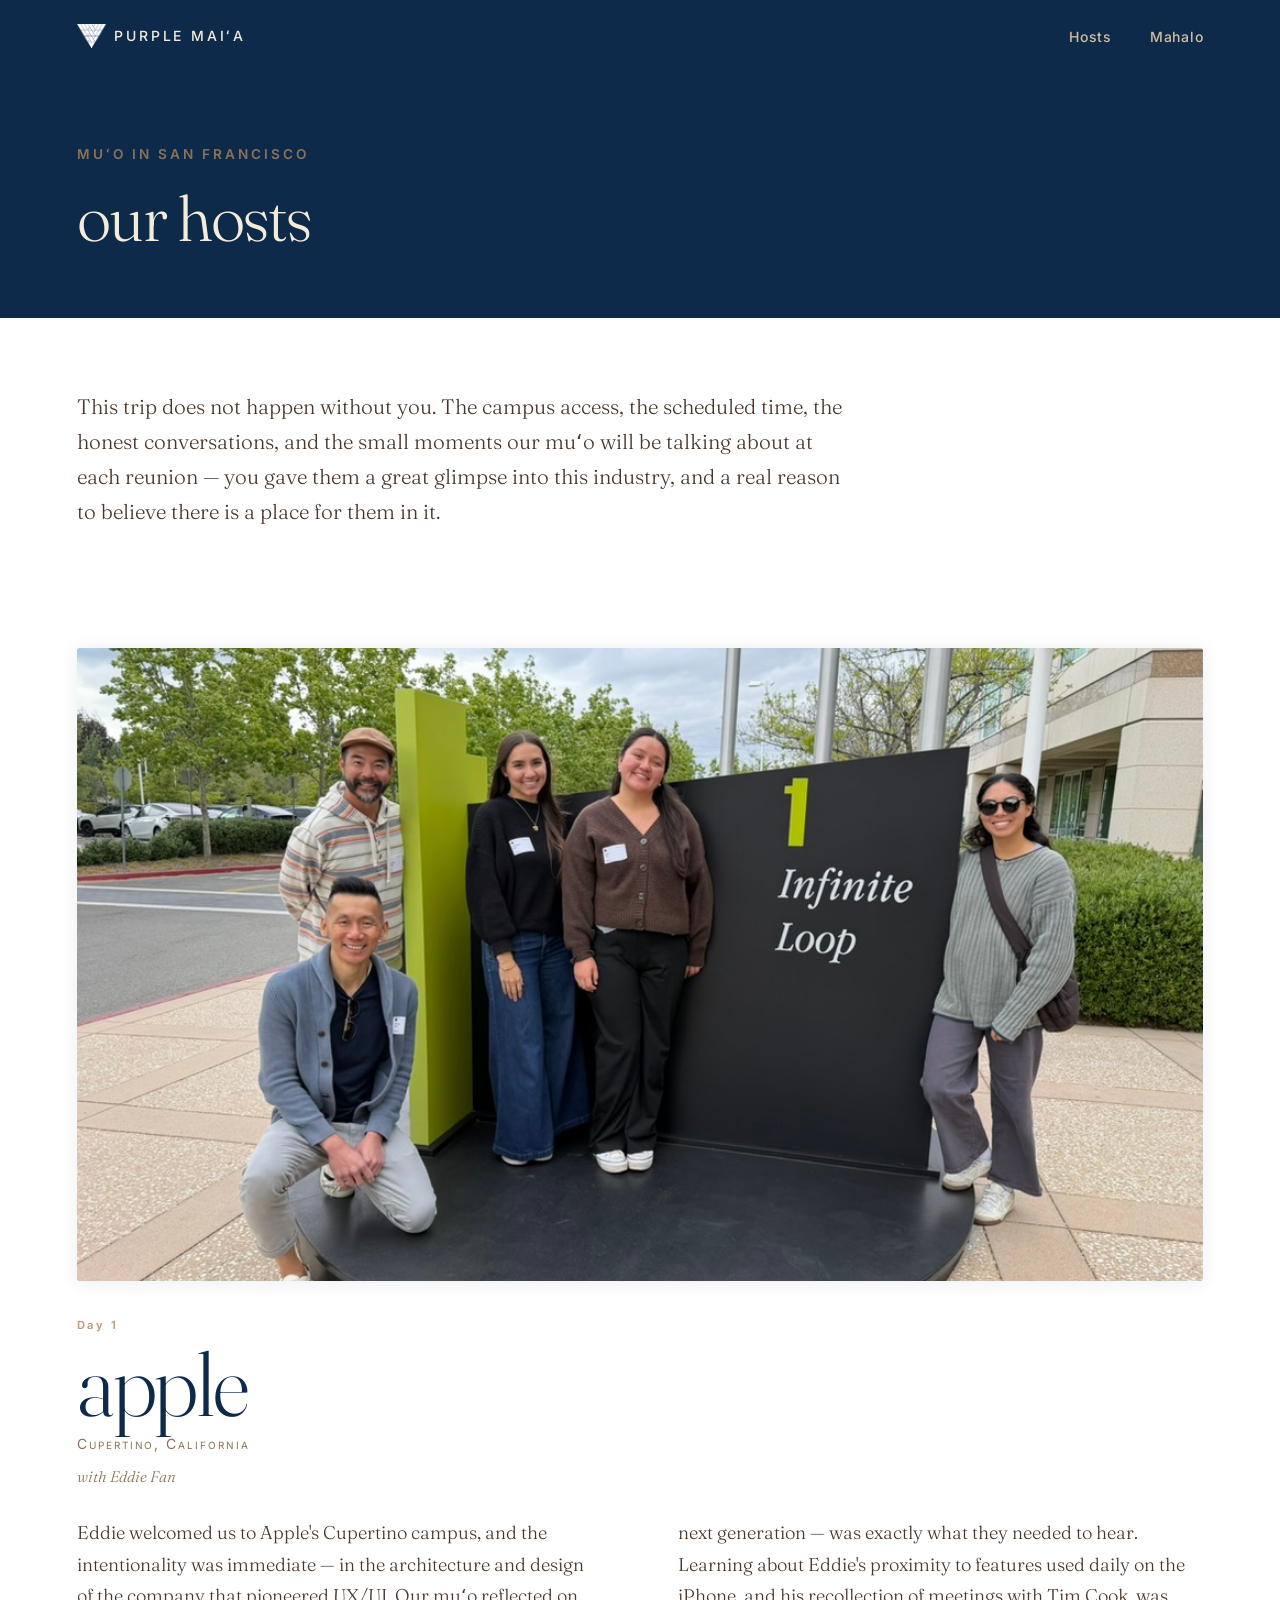
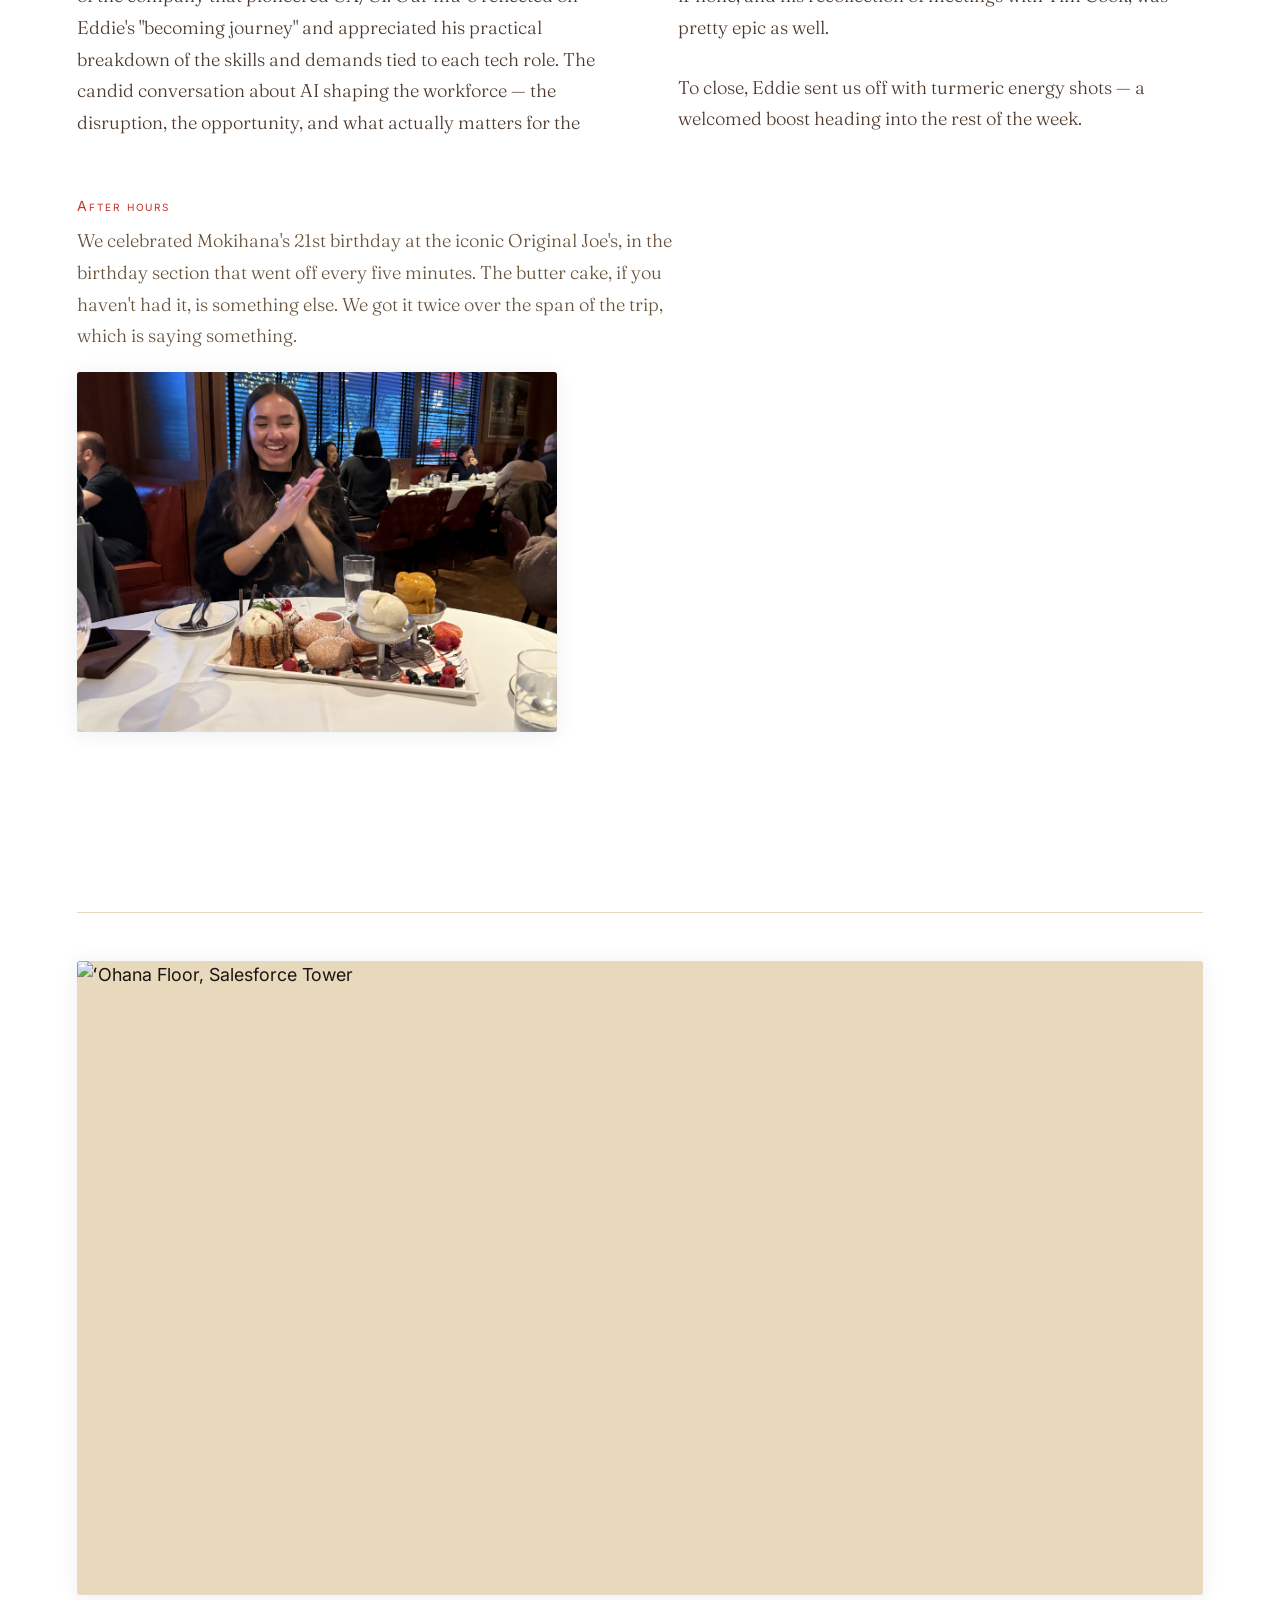
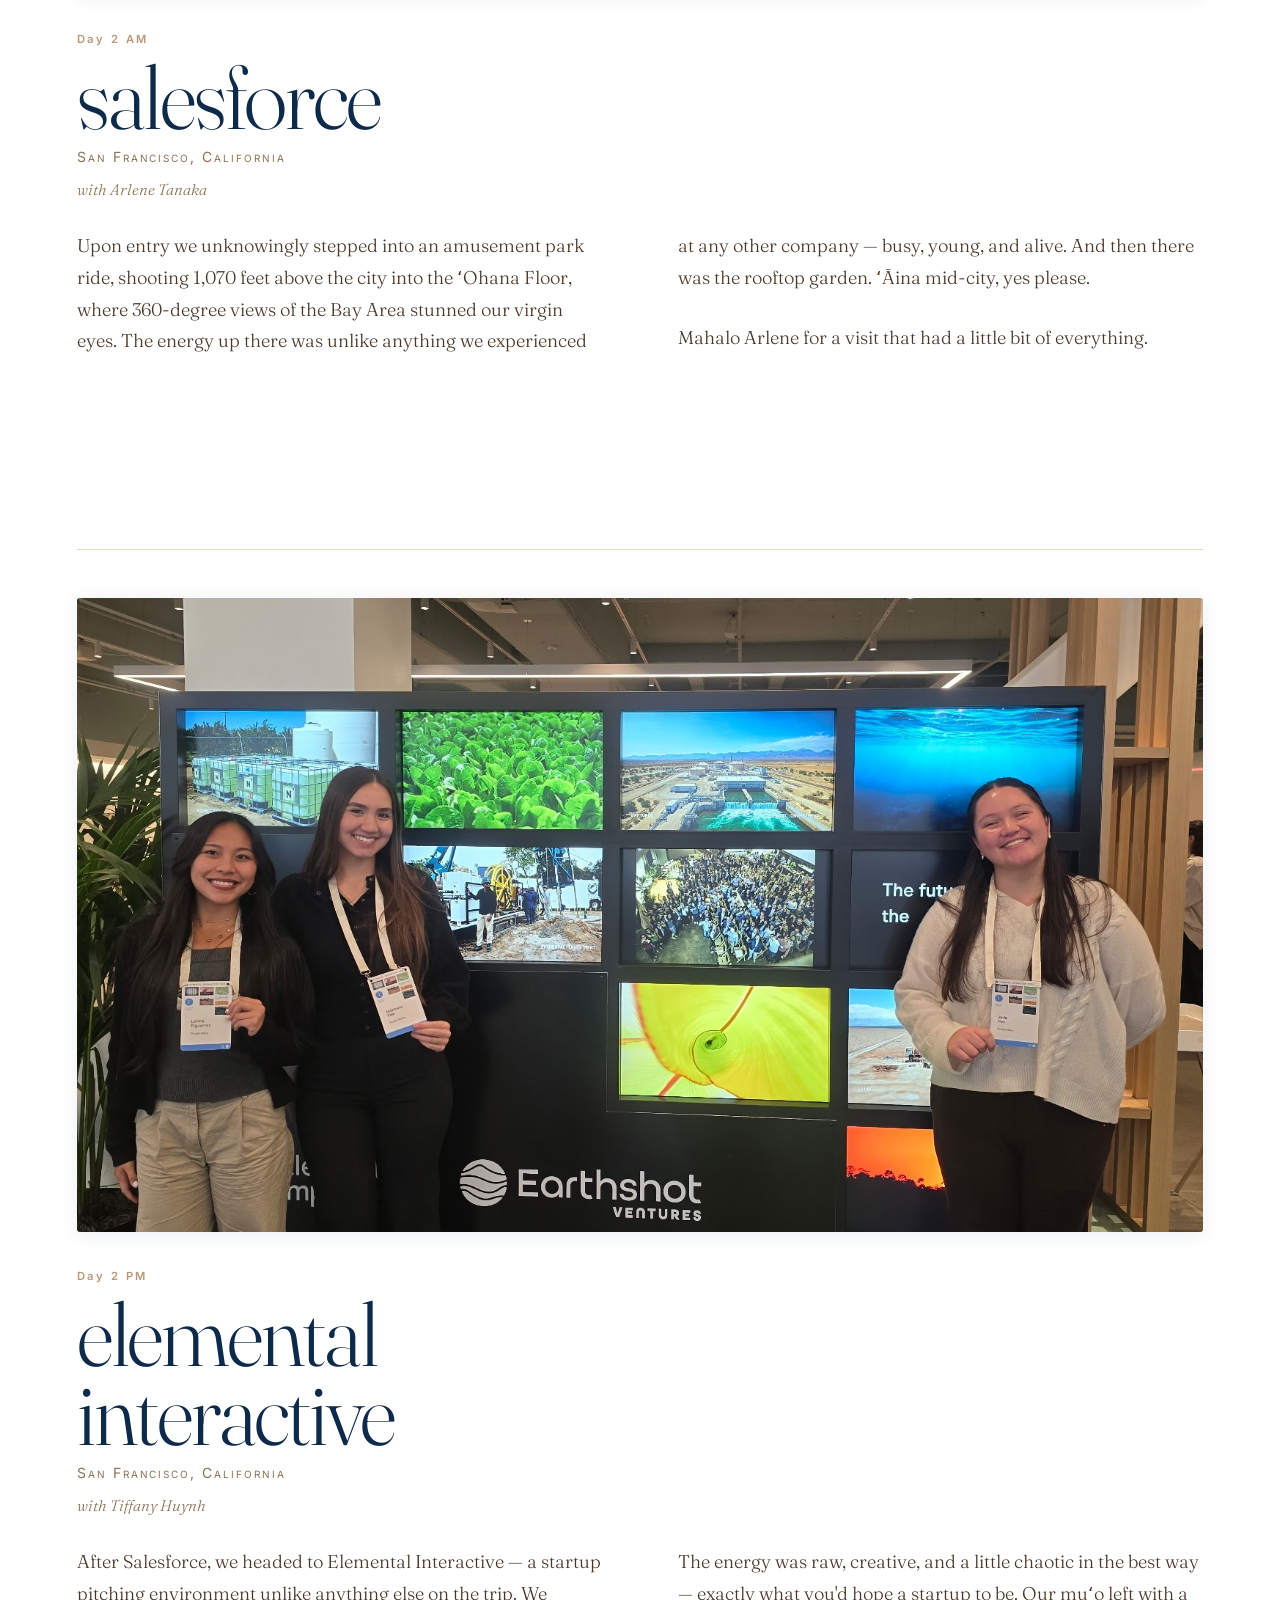
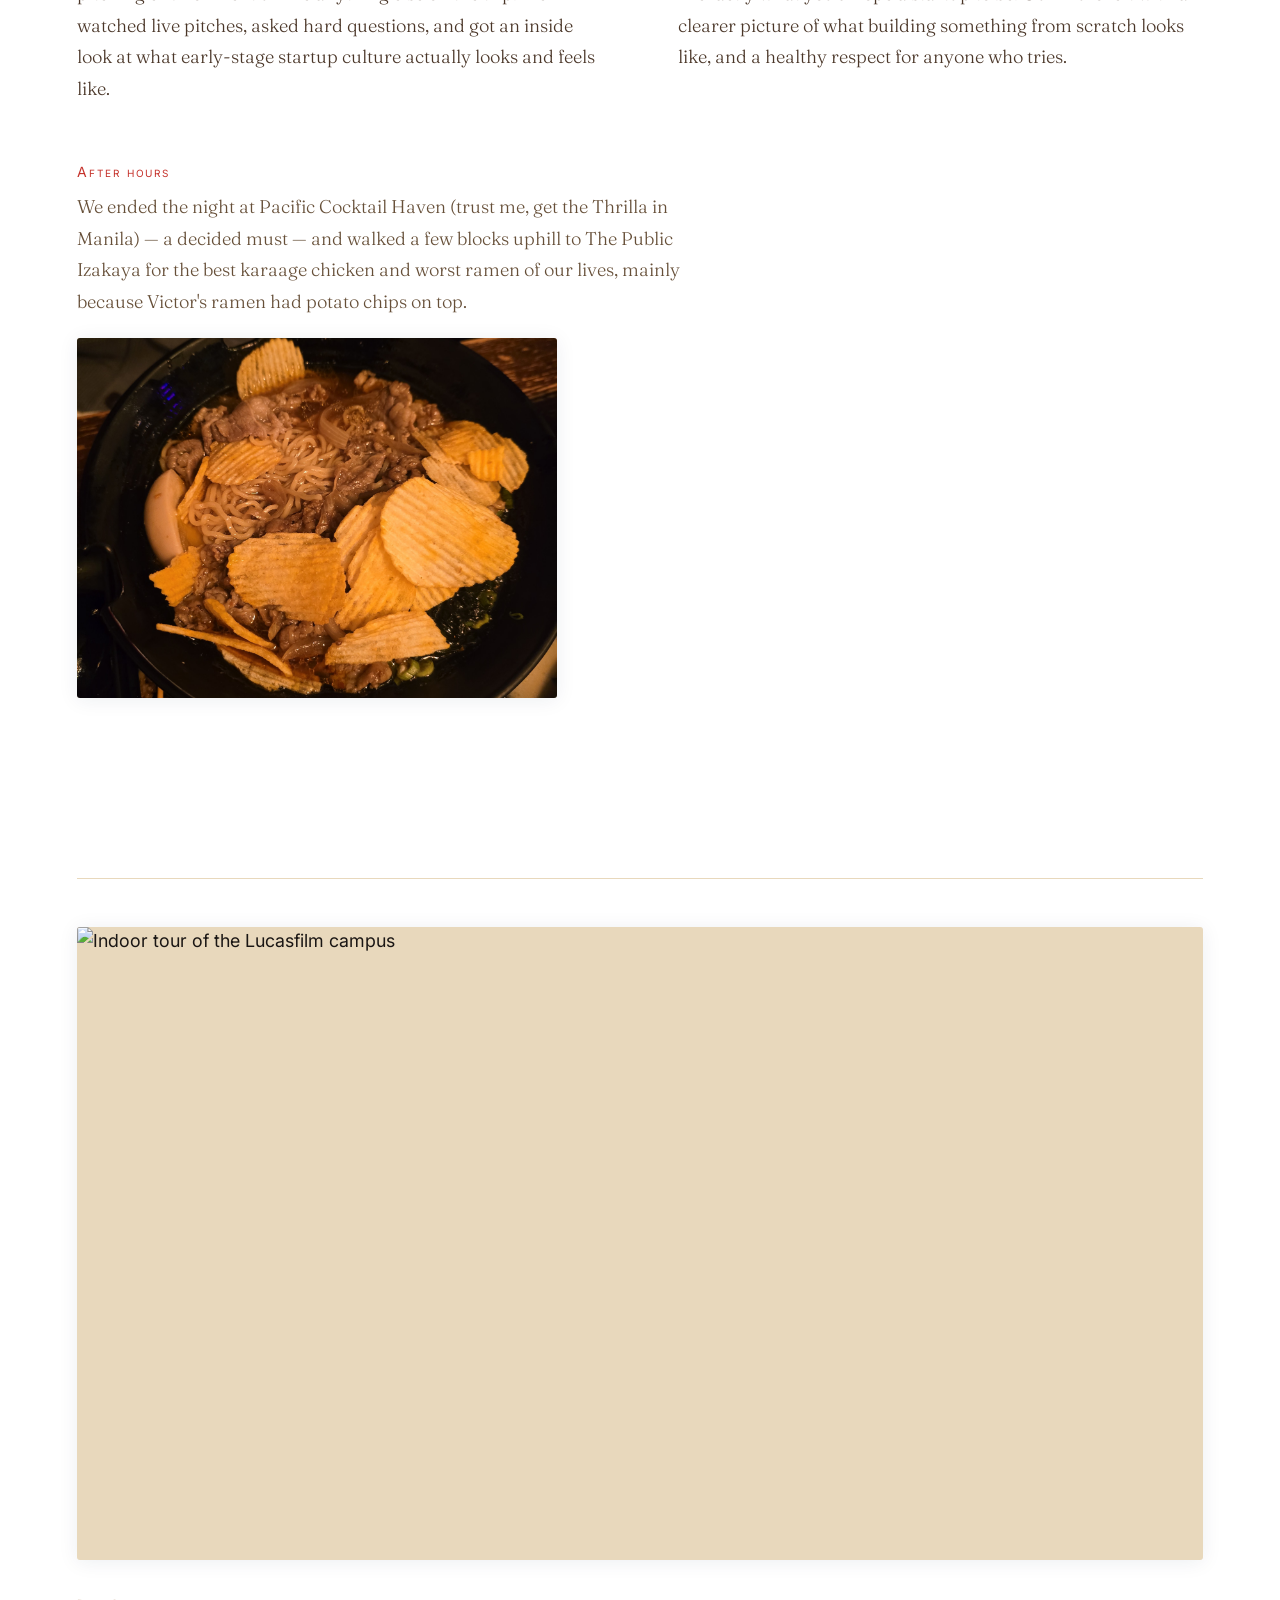
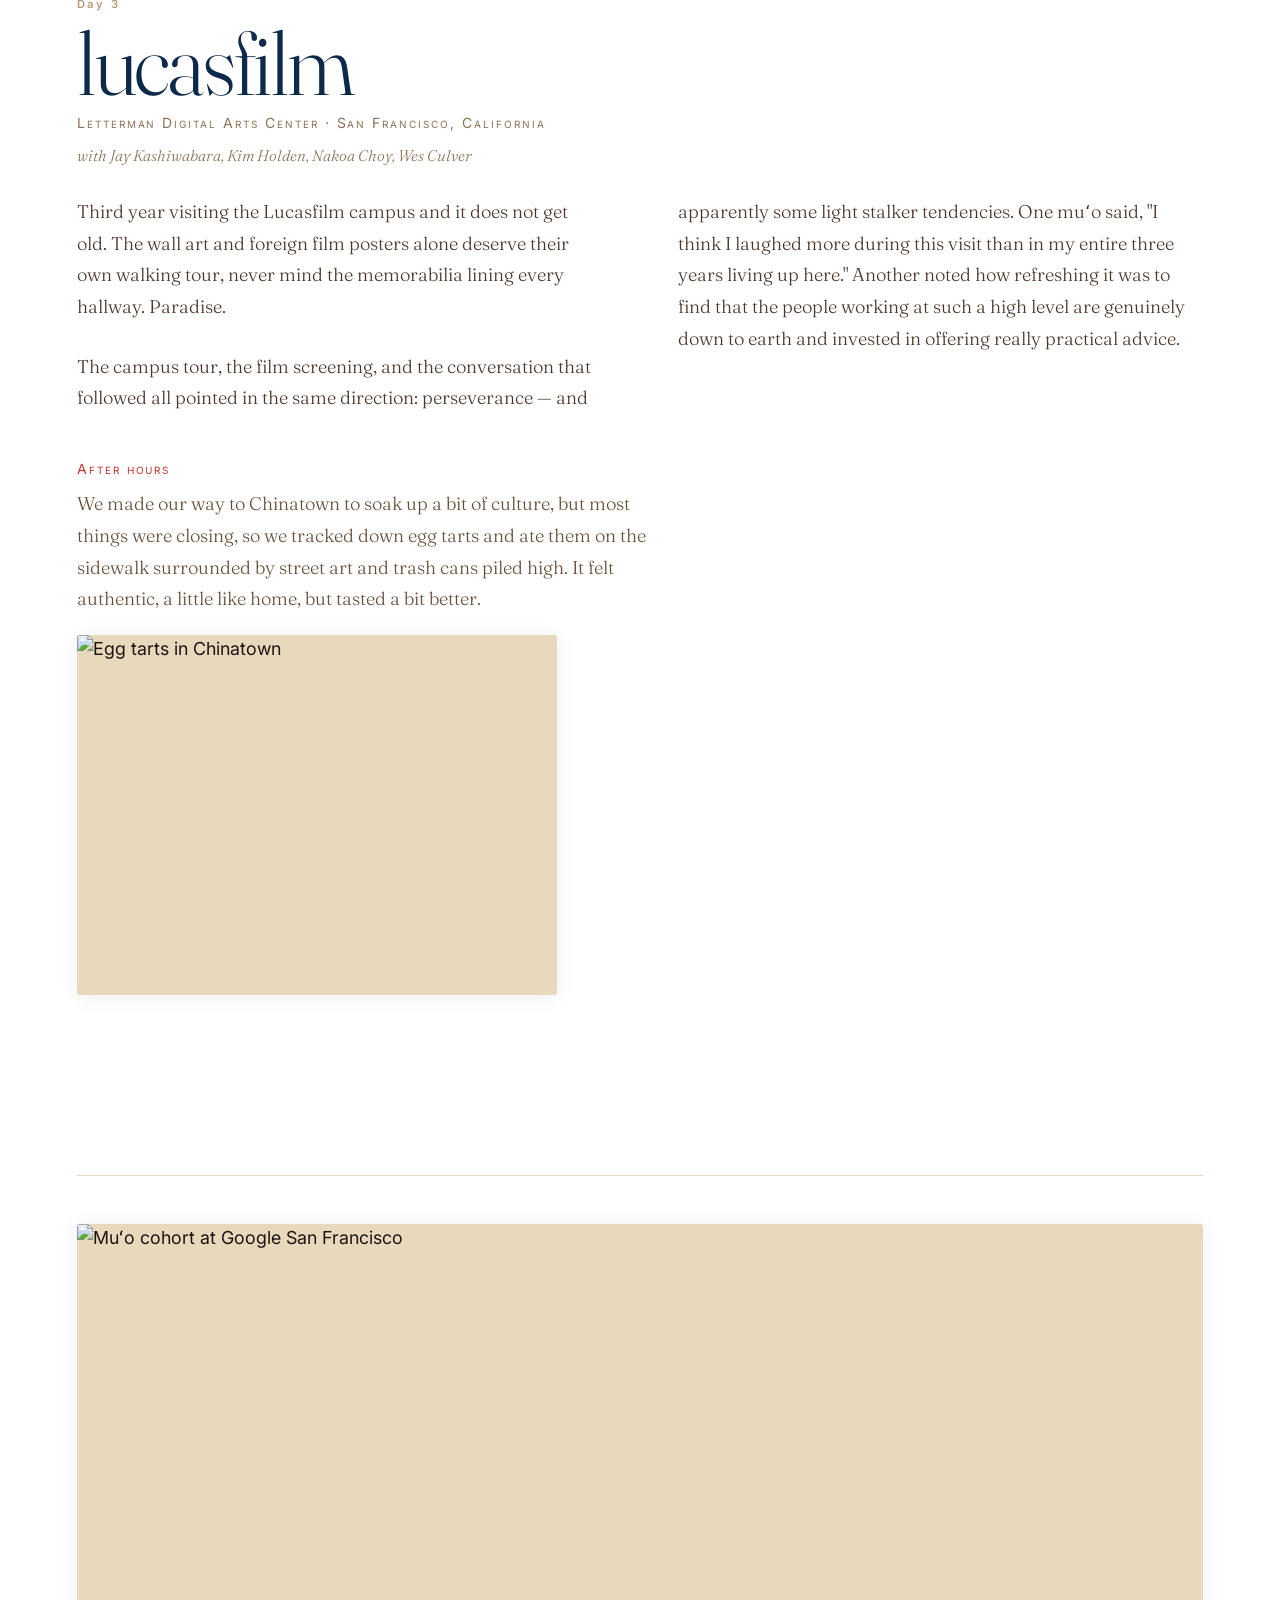
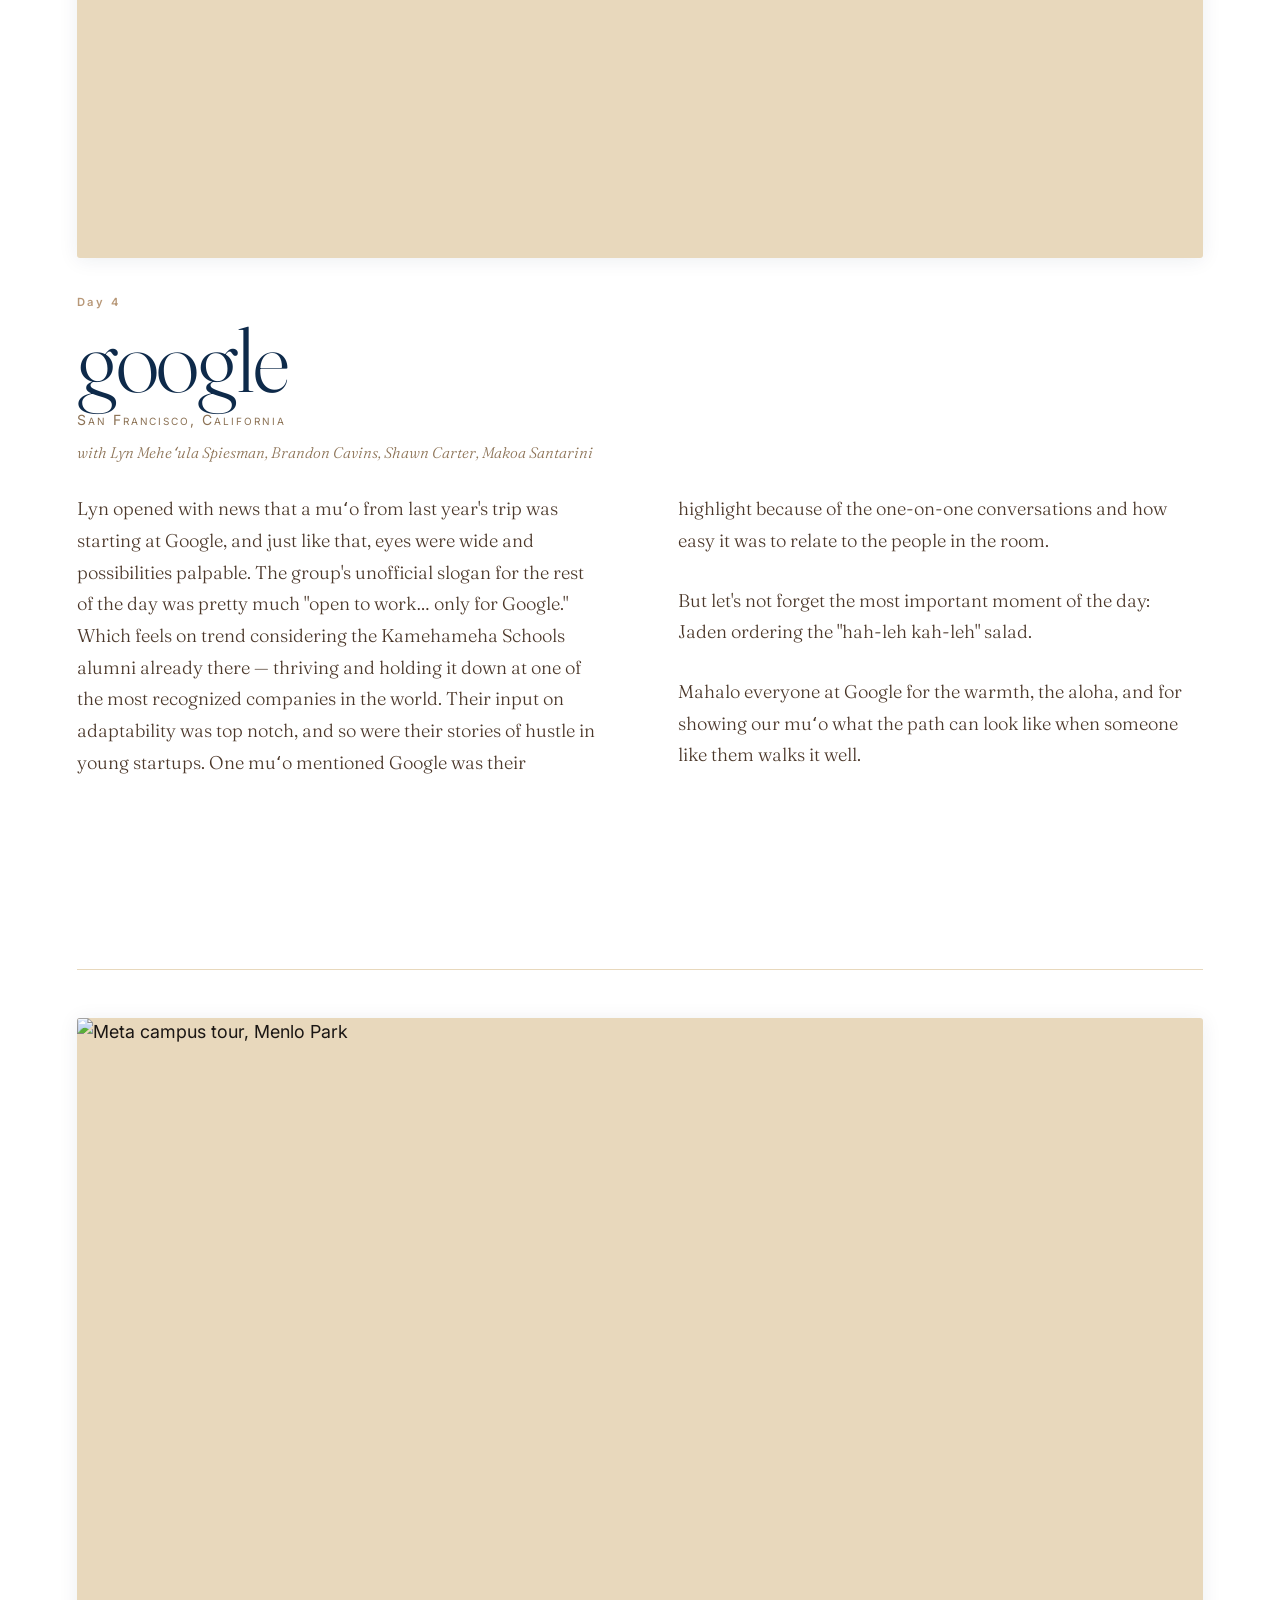
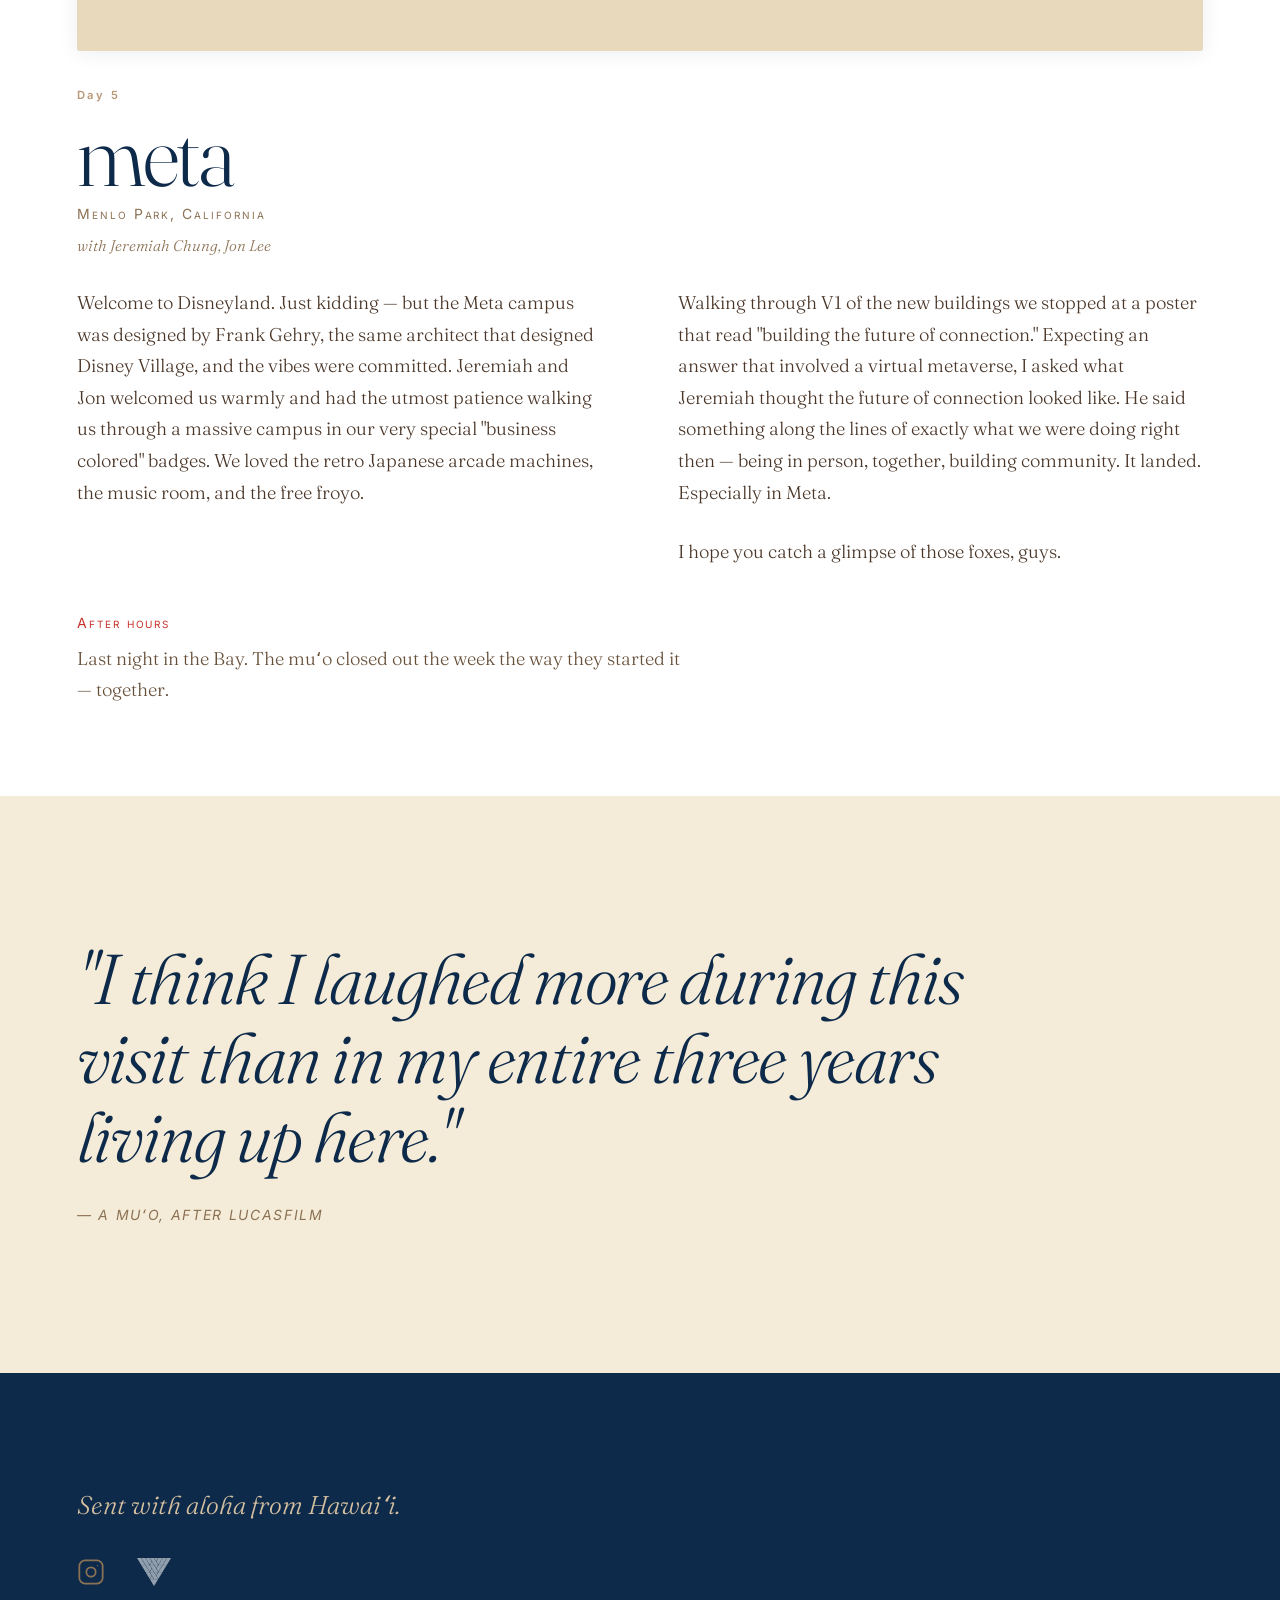
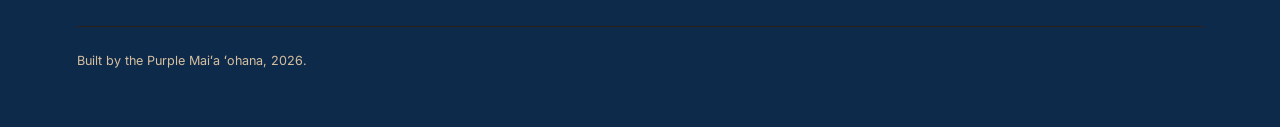
==== commit 8ee8c2aa: "Polish pass — typography, interactions, and content refinements - Set host narrative and mahalo lett" ====
--- a/hosts.html
+++ b/hosts.html
@@ -52,7 +52,7 @@
           <span class="host-number">Day 1</span>
           <h2 class="host-name">Apple</h2>
           <p class="host-location">Cupertino, California</p>
-          <p class="host-desc">Host: Eddie Fan</p>
+          <p class="host-desc">with Eddie Fan</p>
           <p class="host-desc">Eddie welcomed us to Apple's Cupertino campus, and the intentionality was immediate — in the architecture and design of the company that pioneered UX/UI. Our muʻo reflected on Eddie's "becoming journey" and appreciated his practical breakdown of the skills and demands tied to each tech role. The candid conversation about AI shaping the workforce — the disruption, the opportunity, and what actually matters for the next generation — was exactly what they needed to hear. Learning about Eddie's proximity to features used daily on the iPhone, and his recollection of meetings with Tim Cook, was pretty epic as well.</p>
           <p class="host-desc">To close, Eddie sent us off with turmeric energy shots — a welcomed boost heading into the rest of the week.</p>
           <div class="host-after-hours">
@@ -76,7 +76,7 @@
           <span class="host-number">Day 2 AM</span>
           <h2 class="host-name">Salesforce</h2>
           <p class="host-location">San Francisco, California</p>
-          <p class="host-desc">Host: Arlene Tanaka</p>
+          <p class="host-desc">with Arlene Tanaka</p>
           <p class="host-desc">Upon entry we unknowingly stepped into an amusement park ride, shooting 1,070 feet above the city into the ʻOhana Floor, where 360-degree views of the Bay Area stunned our virgin eyes. The energy up there was unlike anything we experienced at any other company — busy, young, and alive. And then there was the rooftop garden. ʻĀina mid-city, yes please.</p>
           <p class="host-desc">Mahalo Arlene for a visit that had a little bit of everything.</p>
         </div>
@@ -93,7 +93,7 @@
           <span class="host-number">Day 2 PM</span>
           <h2 class="host-name">Elemental<br>Interactive</h2>
           <p class="host-location">San Francisco, California</p>
-          <p class="host-desc">Host: Tiffany Huynh</p>
+          <p class="host-desc">with Tiffany Huynh</p>
           <p class="host-desc">After Salesforce, we headed to Elemental Interactive — a startup pitching environment unlike anything else on the trip. We watched live pitches, asked hard questions, and got an inside look at what early-stage startup culture actually looks and feels like.</p>
           <p class="host-desc">The energy was raw, creative, and a little chaotic in the best way — exactly what you'd hope a startup to be. Our muʻo left with a clearer picture of what building something from scratch looks like, and a healthy respect for anyone who tries.</p>
           <div class="host-after-hours">
@@ -117,7 +117,7 @@
           <span class="host-number">Day 3</span>
           <h2 class="host-name">Lucasfilm</h2>
           <p class="host-location">Letterman Digital Arts Center · San Francisco, California</p>
-          <p class="host-desc">Hosts: Jay Kashiwabara, Kim Holden, Nakoa Choy, Wes Culver</p>
+          <p class="host-desc">with Jay Kashiwabara, Kim Holden, Nakoa Choy, Wes Culver</p>
           <p class="host-desc">Third year visiting the Lucasfilm campus and it does not get old. The wall art and foreign film posters alone deserve their own walking tour, never mind the memorabilia lining every hallway. Paradise.</p>
           <p class="host-desc">The campus tour, the film screening, and the conversation that followed all pointed in the same direction: perseverance — and apparently some light stalker tendencies. One muʻo said, "I think I laughed more during this visit than in my entire three years living up here." Another noted how refreshing it was to find that the people working at such a high level are genuinely down to earth and invested in offering really practical advice.</p>
           <div class="host-after-hours">
@@ -142,7 +142,7 @@
           <span class="host-number">Day 4</span>
           <h2 class="host-name">Google</h2>
           <p class="host-location">San Francisco, California</p>
-          <p class="host-desc">Hosts: Lyn Meheʻula Spiesman, Brandon Cavins, Shawn Carter, Makoa Santarini</p>
+          <p class="host-desc">with Lyn Meheʻula Spiesman, Brandon Cavins, Shawn Carter, Makoa Santarini</p>
           <p class="host-desc">Lyn opened with news that a muʻo from last year's trip was starting at Google, and just like that, eyes were wide and possibilities palpable. The group's unofficial slogan for the rest of the day was pretty much "open to work… only for Google." Which feels on trend considering the Kamehameha Schools alumni already there — thriving and holding it down at one of the most recognized companies in the world. Their input on adaptability was top notch, and so were their stories of hustle in young startups. One muʻo mentioned Google was their highlight because of the one-on-one conversations and how easy it was to relate to the people in the room.</p>
           <p class="host-desc">But let's not forget the most important moment of the day: Jaden ordering the "hah-leh kah-leh" salad.</p>
           <p class="host-desc">Mahalo everyone at Google for the warmth, the aloha, and for showing our muʻo what the path can look like when someone like them walks it well.</p>
@@ -164,13 +164,13 @@
           <span class="host-number">Day 5</span>
           <h2 class="host-name">Meta</h2>
           <p class="host-location">Menlo Park, California</p>
-          <p class="host-desc">Hosts: Jeremiah Chung, Jon Lee</p>
+          <p class="host-desc">with Jeremiah Chung, Jon Lee</p>
           <p class="host-desc">Welcome to Disneyland. Just kidding — but the Meta campus was designed by Frank Gehry, the same architect that designed Disney Village, and the vibes were committed. Jeremiah and Jon welcomed us warmly and had the utmost patience walking us through a massive campus in our very special "business colored" badges. We loved the retro Japanese arcade machines, the music room, and the free froyo.</p>
           <p class="host-desc">Walking through V1 of the new buildings we stopped at a poster that read "building the future of connection." Expecting an answer that involved a virtual metaverse, I asked what Jeremiah thought the future of connection looked like. He said something along the lines of exactly what we were doing right then — being in person, together, building community. It landed. Especially in Meta.</p>
           <p class="host-desc">I hope you catch a glimpse of those foxes, guys.</p>
           <div class="host-after-hours">
-            <!-- <span class="host-after-label">After hours</span> -->
-            <!-- <p>Last night in the Bay. The muʻo closed out the week the way they started it — together.</p> -->
+            <span class="host-after-label">After hours</span>
+             <p>Last night in the Bay. The muʻo closed out the week the way they started it — together.</p>
             <!-- <div class="host-card-image" style="margin-top:1.25rem;">
               <picture><img src="assets/images/meta-foxes.jpg" alt="Foxes on the Meta campus" loading="lazy"></picture>
             </div> -->
--- a/css/styles.css
+++ b/css/styles.css
@@ -9,6 +9,7 @@
 :root {
   --color-indigo:  #0E2A4A;
   --color-lehua:   #C5322B;
+  --color-ggb:     #FF4F00;
   --color-cream:   #F4ECD8;
   --color-fern:    #2F5D3A;
   --color-lava:    #1A1614;
@@ -132,7 +133,7 @@
 }
 
 .site-nav.scrolled .nav-wordmark { color: var(--color-indigo); }
-.nav-wordmark:hover { color: var(--color-lehua); }
+.nav-wordmark:hover { color: var(--color-ggb); }
 
 .nav-list {
   display: flex;
@@ -156,7 +157,7 @@
   position: absolute;
   bottom: 0; left: 0;
   width: 0; height: 1px;
-  background: var(--color-lehua);
+  background: var(--color-ggb);
   transition: width var(--t-mid) var(--ease-out);
 }
 
@@ -427,7 +428,7 @@
   transition: color var(--t-fast);
 }
 
-.section-nav-link:hover { color: var(--color-lehua); }
+.section-nav-link:hover { color: var(--color-ggb); }
 
 .section-nav-title {
   font-family: var(--font-display);
@@ -446,7 +447,7 @@
   flex-shrink: 0;
 }
 
-.section-nav-link:hover .section-nav-num { color: var(--color-lehua); }
+.section-nav-link:hover .section-nav-num { color: var(--color-ggb); }
 
 .hero-footer-line {
   max-width: var(--max-w);
@@ -465,7 +466,7 @@
 }
 
 .page-hero-inner { max-width: var(--max-w); margin: 0 auto; }
-.page-hero .eyebrow       { color: var(--n-500); }
+.page-hero .eyebrow       { color: var(--n-500); font-size: 0.85rem; }
 .page-hero .display-stack { color: var(--color-cream); font-size: clamp(2.5rem, 5vw, 5rem); white-space: nowrap; }
 
 .page-intro {
@@ -558,11 +559,22 @@
   font-variant: small-caps;
   letter-spacing: 0.14em;
   color: var(--n-500);
-  margin-bottom: clamp(1.5rem, 3vh, 2.5rem);
+  margin-bottom: 0.5rem;
+}
+
+.host-location + .host-desc {
+  font-family: var(--font-display);
+  font-size: clamp(0.9rem, 1.2vw, 1rem);
+  font-style: italic;
+  font-weight: 300;
+  color: var(--n-500);
+  margin-bottom: clamp(1.5rem, 3vh, 2rem);
 }
 
 .host-desc {
-  font-size: clamp(1rem, 1.5vw, 1.1rem);
+  font-family: var(--font-display);
+  font-size: clamp(1rem, 1.5vw, 1.15rem);
+  font-weight: 300;
   line-height: 1.72;
   color: var(--n-700);
   margin-bottom: 1.75rem;
@@ -584,7 +596,9 @@
 }
 
 .host-after-hours p {
-  font-size: clamp(0.9rem, 1.3vw, 1rem);
+  font-family: var(--font-display);
+  font-size: clamp(1rem, 1.5vw, 1.15rem);
+  font-weight: 300;
   line-height: 1.72;
   color: var(--n-600);
   max-width: 55ch;
@@ -875,7 +889,7 @@
 
 /* ============ MAHALO PAGE ============ */
 .mahalo-hero { background: var(--color-indigo); }
-.mahalo-hero .eyebrow       { color: var(--n-500); }
+.mahalo-hero .eyebrow       { color: var(--n-500); font-size: 0.85rem; }
 .mahalo-hero .display-stack { color: var(--color-cream); font-size: clamp(2.5rem, 5vw, 5rem); white-space: nowrap; }
 
 .mahalo-letter {
@@ -887,8 +901,10 @@
 .mahalo-letter-body { max-width: 62ch; }
 
 .mahalo-letter-body p {
-  font-size: clamp(1.1rem, 1.8vw, 1.3rem);
-  line-height: 1.76;
+  font-family: var(--font-display);
+  font-size: clamp(1rem, 1.5vw, 1.15rem);
+  font-weight: 300;
+  line-height: 1.72;
   color: var(--n-700);
 }
 
@@ -934,7 +950,7 @@
 }
 
 .btn-primary       { background: var(--color-indigo); color: var(--color-cream); }
-.btn-primary:hover { background: var(--color-lehua); }
+.btn-primary:hover { background: var(--color-ggb); color: #000; }
 
 .btn-outline {
   background: transparent;
@@ -942,7 +958,7 @@
   border: 1.5px solid var(--color-indigo);
 }
 
-.btn-outline:hover { background: var(--color-indigo); color: var(--color-cream); }
+.btn-outline:hover { background: var(--color-ggb); color: #000; border-color: var(--color-ggb); }
 
 /* ============ THANK-YOU GRID ============ */
 .thankyou-grid-section {
@@ -969,10 +985,11 @@
 }
 
 .thankyou-name {
-  font-size: 0.9rem;
+  font-family: var(--font-display);
+  font-size: 1rem;
+  font-weight: 300;
   line-height: 1.6;
   color: var(--n-600);
-  font-weight: 400;
   padding: 0.45rem 0;
   border-bottom: 1px solid var(--n-200);
 }
@@ -1081,7 +1098,7 @@
   margin: 0 auto;
 }
 
-.index-intro .eyebrow       { color: var(--n-500); }
+.index-intro .eyebrow       { color: var(--n-500); font-size: 0.85rem; }
 .index-intro .display-stack { color: var(--color-cream); font-size: clamp(2.5rem, 5vw, 5rem); white-space: nowrap; }
 .index-subtitle {
   font-family: var(--font-display);
@@ -1245,7 +1262,7 @@
 .tile-eyebrow {
   display: block;
   font-family: var(--font-body);
-  font-size: 0.55rem;
+  font-size: 0.7rem;
   font-weight: 500;
   letter-spacing: 0.2em;
   text-transform: uppercase;
